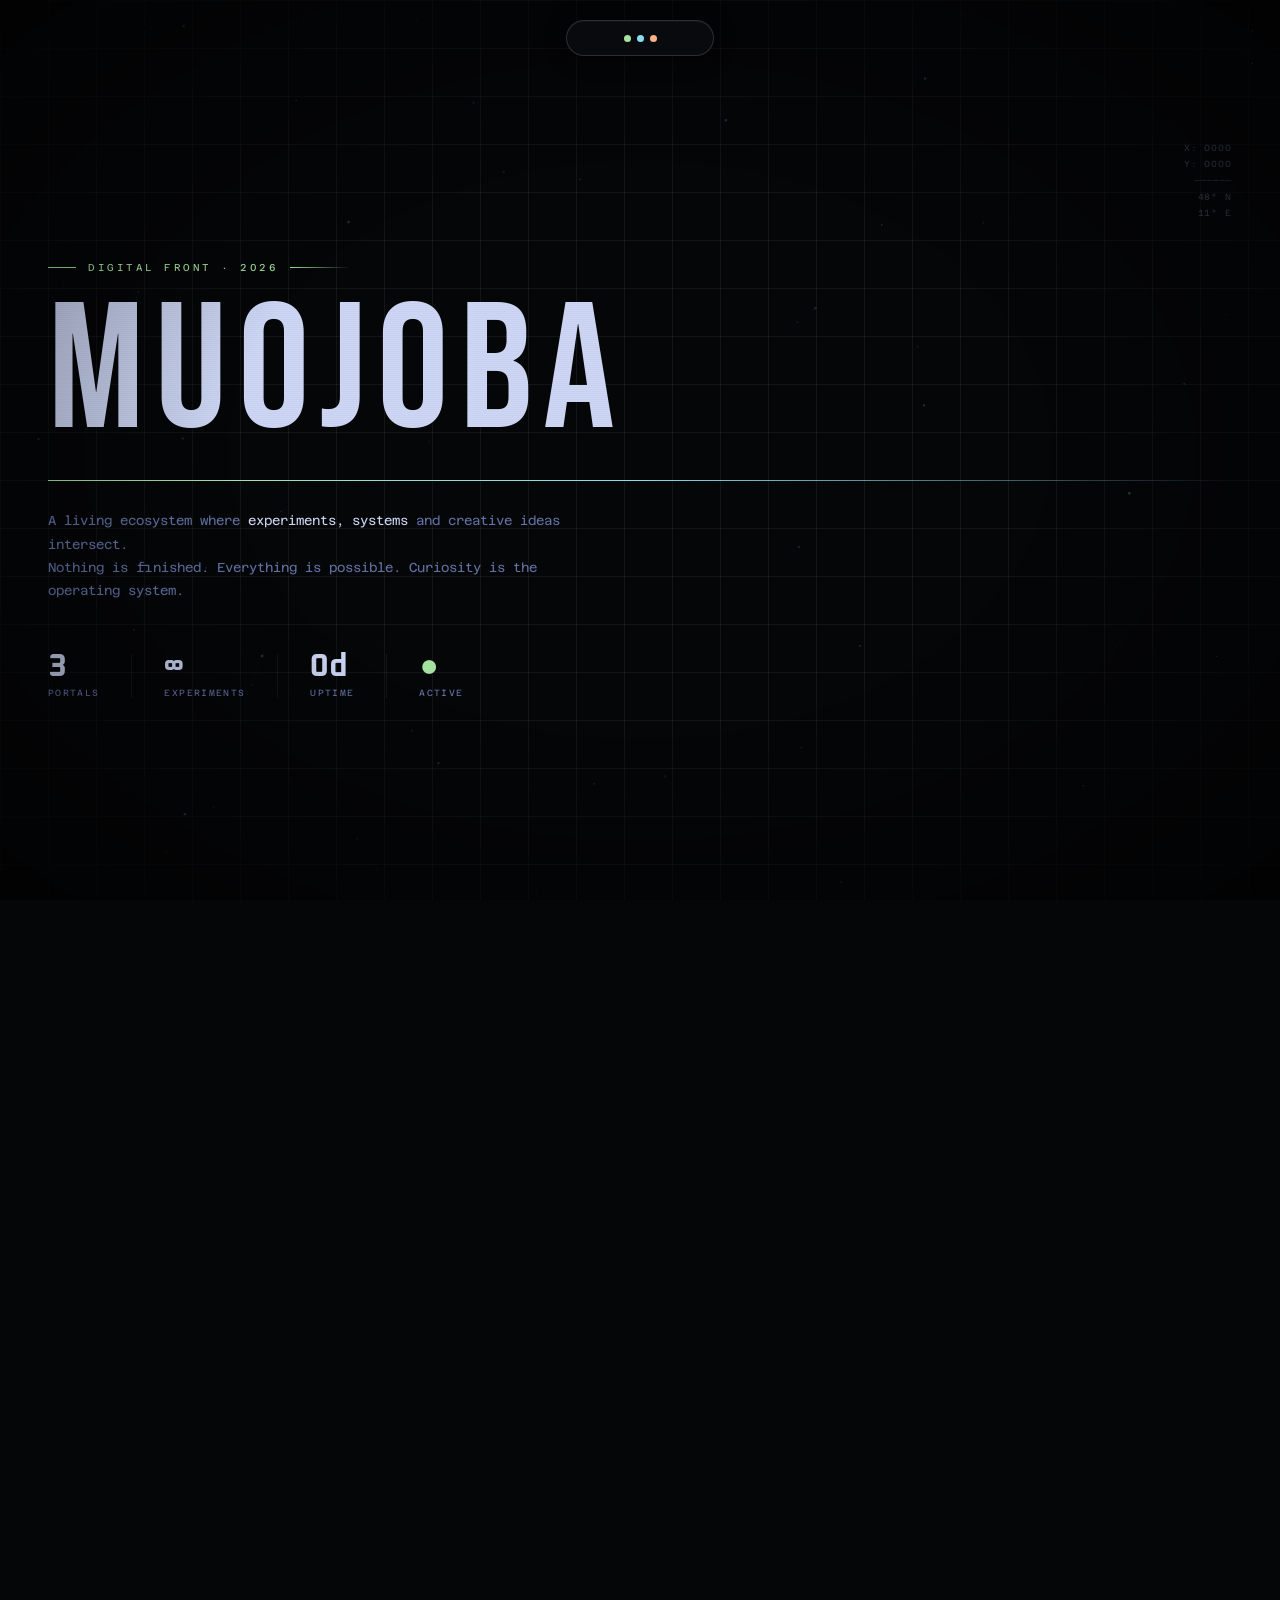
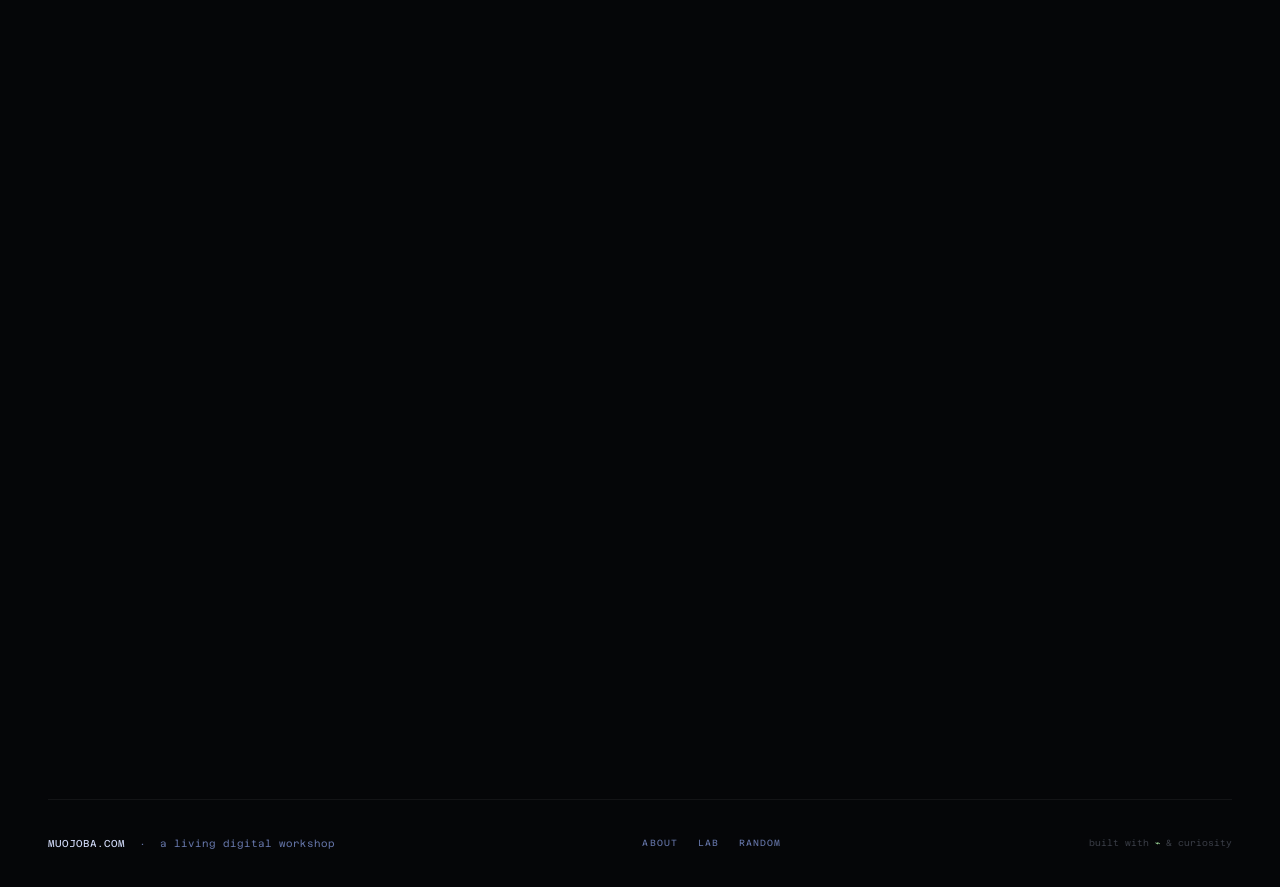
==== index.html @ ba57a245 "main" ====
<!DOCTYPE html>
<html lang="en">
<head>
<meta charset="UTF-8">
<meta name="viewport" content="width=device-width, initial-scale=1.0">
<title>MUOJOBA — Digital Workshop</title>
<link rel="stylesheet" href="main.css">
<link rel="favicon" href="favicon.ico" type="favicon">
<link rel="preconnect" href="https://fonts.googleapis.com">
<link href="https://fonts.googleapis.com/css2?family=Oxanium:wght@300;400;600;700;800&family=Azeret+Mono:ital,wght@0,300;0,400;0,500;1,300&family=Bebas+Neue&display=swap" rel="stylesheet">
</head>
<body>

<!-- ═══ CURSOR ═══ -->
<div id="cur-dot"></div>
<div id="cur-halo"></div>

<!-- ═══ OVERLAYS ═══ -->
<div id="overlay"></div>
<div id="vignette"></div>

<!-- ═══ BG FIELD ═══ -->
<canvas id="field"></canvas>
<div id="grid-layer"></div>

<!-- ═══ BOOT SCREEN ═══ -->
<div id="boot">
  <div id="boot-logo">MUOJOBA</div>
  <div id="boot-bar"><div id="boot-fill"></div></div>
  <div id="boot-msg">INITIALIZING SYSTEMS</div>
</div>

<!-- ═══ DYNAMIC ISLAND ═══ -->
<div id="island">
  <div id="isle-pill">
    <div class="isle-bead"></div>
    <div class="isle-bead"></div>
    <div class="isle-bead"></div>
  </div>
  <div id="isle-open">
    <div class="isle-cell">
      <span class="isle-k">time</span>
      <span class="isle-v" id="isle-t">—</span>
    </div>
    <div class="isle-sep"></div>
    <div class="isle-cell">
      <span class="isle-k">status</span>
      <span class="isle-v" style="color:var(--ion)">ONLINE</span>
    </div>
    <div class="isle-sep"></div>
    <div class="isle-cell">
      <span class="isle-k">build</span>
      <span class="isle-v" style="color:var(--ink-dim)">v2.0</span>
    </div>
    <div class="isle-sep"></div>
    <div class="isle-nav">
      <a href="https://me.muojoba.com" class="isle-btn">me</a>
      <a href="https://lab.muojoba.com" class="isle-btn">lab</a>
      <a href="https://random.muojoba.com" class="isle-btn">random</a>
    </div>
  </div>
</div>

<!-- ═══ PAGE ═══ -->
<div class="wrap">

  <!-- ── HERO ── -->
  <section class="hero">
    <div class="hero-coords" id="coord-readout">
      X: 0000<br>Y: 0000<br>──────<br>48° N<br>11° E
    </div>

    <div class="hero-tag">DIGITAL FRONT · 2026</div>

    <div class="hero-wordmark" id="wm">
      <span class="filled" data-char="M">M</span><span class="filled" data-char="U">U</span><span class="filled" data-char="O">O</span><span class="filled" data-char="J">J</span><span class="filled" data-char="O">O</span><span class="filled" data-char="B">B</span><span class="filled" data-char="A">A</span>
    </div>

    <div class="hero-bar"></div>

    <p class="hero-sub">
      A living ecosystem where <em>experiments, systems</em> and creative ideas intersect.<br>
      Nothing is finished. Everything is possible. Curiosity is the operating system.
    </p>

    <div class="hero-status">
      <div class="h-stat"><div class="h-stat-n">3</div><div class="h-stat-l">Portals</div></div>
      <div class="h-div"></div>
      <div class="h-stat"><div class="h-stat-n">∞</div><div class="h-stat-l">Experiments</div></div>
      <div class="h-div"></div>
      <div class="h-stat"><div class="h-stat-n" id="uptime">0d</div><div class="h-stat-l">Uptime</div></div>
      <div class="h-div"></div>
      <div class="h-stat"><div class="h-stat-n" style="color:var(--ion)">●</div><div class="h-stat-l">Active</div></div>
    </div>
  </section>

  <!-- ── PORTALS ── -->
  <div class="s-head reveal">
    <span class="s-num">01 ──</span>
    <h2 class="s-title">ENTER</h2>
    <div class="s-rule"></div>
  </div>

  <div class="portals">

    <a href="https://me.muojoba.com" class="portal p-me reveal">
      <div class="p-sweep"></div>
      <span class="p-corner tl"></span><span class="p-corner tr"></span>
      <span class="p-corner bl"></span><span class="p-corner br"></span>

      <span class="p-badge">Personal Hub</span>

      <svg class="p-icon" viewBox="0 0 72 72" fill="none" id="ico-me">
        <!-- Pixel person -->
        <rect x="27" y="4" width="18" height="18" fill="var(--ion)" opacity=".85"/>
        <rect x="23" y="22" width="26" height="26" fill="var(--ion)" opacity=".65"/>
        <rect x="17" y="26" width="10" height="18" fill="var(--ion)" opacity=".45"/>
        <rect x="45" y="26" width="10" height="18" fill="var(--ion)" opacity=".45"/>
        <rect x="23" y="48" width="11" height="18" fill="var(--ion)" opacity=".55"/>
        <rect x="38" y="48" width="11" height="18" fill="var(--ion)" opacity=".55"/>
        <!-- Eyes -->
        <rect x="29" y="8" width="5" height="5" fill="var(--void)"/>
        <rect x="38" y="8" width="5" height="5" fill="var(--void)"/>
        <!-- Smile -->
        <rect x="29" y="15" width="14" height="3" fill="var(--void)"/>
        <!-- Glow -->
        <circle cx="36" cy="36" r="28" fill="var(--ion)" opacity=".04"/>
      </svg>

      <div class="p-name">ME</div>
      <div class="p-url">me.muojoba.com</div>
      <p class="p-desc">The personal hub. Bio, work, thinking, and the human behind all the machines.</p>

      <div class="p-enter">
        <svg width="14" height="14" viewBox="0 0 14 14" fill="none"><path d="M2 12L12 2M12 2H4M12 2V10" stroke="currentColor" stroke-width="1.5" stroke-linecap="round"/></svg>
      </div>
    </a>

    <a href="https://lab.muojoba.com" class="portal p-lab reveal">
      <div class="p-sweep"></div>
      <span class="p-corner tl"></span><span class="p-corner tr"></span>
      <span class="p-corner bl"></span><span class="p-corner br"></span>

      <span class="p-badge">Laboratory</span>

      <svg class="p-icon" viewBox="0 0 72 72" fill="none" id="ico-lab">
        <!-- Pixel flask -->
        <rect x="29" y="4" width="14" height="4" fill="var(--plasma)" opacity=".8"/>
        <rect x="27" y="8" width="18" height="16" fill="var(--plasma)" opacity=".5"/>
        <rect x="18" y="26" width="36" height="5" fill="var(--plasma)" opacity=".9"/>
        <rect x="14" y="31" width="9" height="27" fill="var(--plasma)" opacity=".4"/>
        <rect x="49" y="31" width="9" height="27" fill="var(--plasma)" opacity=".4"/>
        <rect x="14" y="58" width="44" height="9" fill="var(--plasma)" opacity=".7"/>
        <!-- Bubbles in flask -->
        <rect x="22" y="38" width="5" height="5" fill="var(--plasma)"/>
        <rect x="34" y="44" width="5" height="5" fill="var(--plasma)" opacity=".8"/>
        <rect x="43" y="37" width="5" height="5" fill="var(--plasma)" opacity=".9"/>
        <!-- Liquid level -->
        <rect x="14" y="47" width="44" height="20" fill="var(--plasma)" opacity=".06"/>
        <circle cx="36" cy="36" r="28" fill="var(--plasma)" opacity=".03"/>
      </svg>

      <div class="p-name">LAB</div>
      <div class="p-url">lab.muojoba.com</div>
      <p class="p-desc">Projects, experiments and half-finished ideas. A living garden of code and craft.</p>

      <div class="p-enter">
        <svg width="14" height="14" viewBox="0 0 14 14" fill="none"><path d="M2 12L12 2M12 2H4M12 2V10" stroke="currentColor" stroke-width="1.5" stroke-linecap="round"/></svg>
      </div>
    </a>

    <a href="https://random.muojoba.com" class="portal p-rnd reveal">
      <div class="p-sweep"></div>
      <span class="p-corner tl"></span><span class="p-corner tr"></span>
      <span class="p-corner bl"></span><span class="p-corner br"></span>

      <span class="p-badge">Chaos Engine</span>

      <svg class="p-icon" viewBox="0 0 72 72" fill="none" id="ico-rnd">
        <!-- Pixel dice face -->
        <rect x="9" y="9" width="54" height="54" rx="2" fill="var(--pulse)" opacity=".08"/>
        <rect x="9" y="9" width="54" height="5" fill="var(--pulse)" opacity=".75"/>
        <rect x="9" y="58" width="54" height="5" fill="var(--pulse)" opacity=".75"/>
        <rect x="9" y="9" width="5" height="54" fill="var(--pulse)" opacity=".75"/>
        <rect x="58" y="9" width="5" height="54" fill="var(--pulse)" opacity=".75"/>
        <!-- Dots (initially 5) -->
        <rect id="dot1" x="20" y="20" width="9" height="9" fill="var(--pulse)"/>
        <rect id="dot2" x="43" y="20" width="9" height="9" fill="var(--pulse)"/>
        <rect id="dot3" x="31" y="31" width="9" height="9" fill="var(--pulse)"/>
        <rect id="dot4" x="20" y="43" width="9" height="9" fill="var(--pulse)"/>
        <rect id="dot5" x="43" y="43" width="9" height="9" fill="var(--pulse)"/>
      </svg>

      <div class="p-name">RANDOM</div>
      <div class="p-url">random.muojoba.com</div>
      <p class="p-desc">A useless web launcher. Weird corners of the internet, served at random. No agenda.</p>

      <div class="p-enter">
        <svg width="14" height="14" viewBox="0 0 14 14" fill="none"><path d="M2 12L12 2M12 2H4M12 2V10" stroke="currentColor" stroke-width="1.5" stroke-linecap="round"/></svg>
      </div>
    </a>

  </div>

  <!-- ── WIDGETS ── -->
  <div class="s-head reveal">
    <span class="s-num">02 ──</span>
    <h2 class="s-title">INTERFACE</h2>
    <div class="s-rule"></div>
  </div>

  <div class="widgets" style="padding-top:40px">

    <!-- Curiosity -->
    <div class="w-base w-curiosity reveal">
      <div class="w-ttl">Curiosity Engine</div>
      <p class="w-sub">Press ignite. Receive a random signal from the muojoba multiverse.</p>
      <div id="c-output"></div>
      <button class="c-btn" id="c-fire">⌁ &nbsp;IGNITE</button>
    </div>

    <!-- Monitor -->
    <div class="w-base w-monitor reveal">
      <div class="mon-head">
        <div class="mon-dots"><div class="mon-dot"></div><div class="mon-dot"></div><div class="mon-dot"></div></div>
        <div class="mon-ping">SYSTEM ONLINE</div>
      </div>
      <div class="mon-row">
        <span class="mon-lbl">CREATIVITY</span>
        <div class="mon-track"><div class="mon-fill" id="mf1" style="background:linear-gradient(90deg,var(--ion),rgba(166,227,161,.4))"></div></div>
        <span class="mon-pct" id="mp1">—</span>
      </div>
      <div class="mon-row">
        <span class="mon-lbl">CURIOSITY</span>
        <div class="mon-track"><div class="mon-fill" id="mf2" style="background:linear-gradient(90deg,var(--plasma),rgba(137,220,235,.4))"></div></div>
        <span class="mon-pct" id="mp2">—</span>
      </div>
      <div class="mon-row">
        <span class="mon-lbl">CHAOS LVL</span>
        <div class="mon-track"><div class="mon-fill" id="mf3" style="background:linear-gradient(90deg,var(--sol),rgba(250,179,135,.4))"></div></div>
        <span class="mon-pct" id="mp3">—</span>
      </div>
      <div class="mon-row">
        <span class="mon-lbl">CAFFEINE</span>
        <div class="mon-track"><div class="mon-fill" id="mf4" style="background:linear-gradient(90deg,var(--flux),rgba(203,166,247,.4))"></div></div>
        <span class="mon-pct" id="mp4">—</span>
      </div>
      <div class="mon-terminal">
        <span id="term-line"></span><span class="t-caret"></span>
      </div>
    </div>

    <!-- Clock -->
    <div class="w-base w-clock reveal">
      <div>
        <div class="w-ttl" style="margin-bottom:4px">Signal Clock</div>
        <div class="w-sub" style="font-size:10px">local time · real-time</div>
      </div>
      <div class="clk-canvas-wrap">
        <canvas id="clk-canvas" width="120" height="120"></canvas>
      </div>
      <div>
        <div class="clk-time" id="clk-time">00:00:00</div>
        <div class="clk-date" id="clk-date">—</div>
        <div class="clk-tz" id="clk-tz">—</div>
      </div>
    </div>

  </div>

  <!-- ── EXPERIMENT STRIP ── -->
  <div class="experiment reveal">
    <div>
      <div class="exp-label">EXPERIMENT 001</div>
      <div class="exp-title">RANDOM DIMENSION</div>
      <p class="exp-desc">Hit the button. Be transported to a random corner of the internet — useful, useless, or wonderfully strange. The muojoba chaos portal, in one click.</p>
    </div>
    <div class="exp-action">
      <div class="hex-btn" id="rnd-btn">
        <svg viewBox="0 0 100 100" fill="none">
          <polygon points="50,2 95,26 95,74 50,98 5,74 5,26" stroke="var(--nova)" stroke-width="1.5" fill="rgba(243,139,168,.04)"/>
          <polygon id="hex-inner-poly" points="50,12 85,31 85,69 50,88 15,69 15,31" stroke="rgba(243,139,168,.3)" stroke-width="1" fill="none"/>
        </svg>
        <div class="hex-inner">
          <span>⚄</span>
          <span>LAUNCH</span>
        </div>
      </div>
      <div class="hex-label">random.muojoba.com</div>
    </div>
  </div>

  <!-- ── FOOTER ── -->
  <footer class="foot">
    <div class="foot-id"><strong>MUOJOBA.COM</strong> &nbsp;·&nbsp; a living digital workshop</div>
    <div class="foot-links">
      <a href="https://me.muojoba.com" class="foot-l">About</a>
      <a href="https://lab.muojoba.com" class="foot-l">Lab</a>
      <a href="https://random.muojoba.com" class="foot-l">Random</a>
    </div>
    <div class="foot-sig">built with <em>⌁</em> &amp; curiosity</div>
  </footer>

</div><!-- /.wrap -->

<!-- ═══════════════════════════════════════════════
     JAVASCRIPT ENGINE
═══════════════════════════════════════════════ -->
<script>
"use strict";

/* ─────────────────────────────────────────────
   BOOT SEQUENCE
───────────────────────────────────────────── */
(function boot() {
  const fill = document.getElementById('boot-fill');
  const msg  = document.getElementById('boot-msg');
  const scr  = document.getElementById('boot');
  const msgs = [
    'INITIALIZING SYSTEMS',
    'LOADING PARTICLE FIELD',
    'CALIBRATING PORTALS',
    'SYNCING CURIOSITY ENGINE',
    'STARTING MUOJOBA.COM',
  ];
  let prog = 0, mi = 0;
  const iv = setInterval(() => {
    prog += Math.random() * 22 + 6;
    if (prog > 100) prog = 100;
    fill.style.width = prog + '%';
    msg.textContent = msgs[Math.min(mi++, msgs.length - 1)];
    if (prog >= 100) {
      clearInterval(iv);
      msg.textContent = 'READY';
      setTimeout(() => {
        scr.classList.add('fade');
        setTimeout(() => scr.remove(), 900);
      }, 400);
    }
  }, 120);
})();

/* ─────────────────────────────────────────────
   CURSOR
───────────────────────────────────────────── */
const dot  = document.getElementById('cur-dot');
const halo = document.getElementById('cur-halo');
let cx = -200, cy = -200, hx = -200, hy = -200;

document.addEventListener('mousemove', e => { cx = e.clientX; cy = e.clientY; });
document.addEventListener('mousedown', () => document.body.classList.add('cursor-click'));
document.addEventListener('mouseup',   () => document.body.classList.remove('cursor-click'));

(function curTick() {
  dot.style.left  = cx + 'px';
  dot.style.top   = cy + 'px';
  hx += (cx - hx) * .1;
  hy += (cy - hy) * .1;
  halo.style.left = hx + 'px';
  halo.style.top  = hy + 'px';
  requestAnimationFrame(curTick);
})();

document.querySelectorAll('a,button,.portal,.w-base,.hex-btn').forEach(el => {
  el.addEventListener('mouseenter', () => document.body.classList.add('cursor-hover'));
  el.addEventListener('mouseleave', () => document.body.classList.remove('cursor-hover'));
});

/* ─────────────────────────────────────────────
   PARTICLE FIELD
───────────────────────────────────────────── */
(function field() {
  const cv  = document.getElementById('field');
  const ctx = cv.getContext('2d');
  let W, H, pts = [], mx = 0, my = 0;

  function resize() {
    W = cv.width  = window.innerWidth;
    H = cv.height = window.innerHeight;
  }
  resize();
  window.addEventListener('resize', () => { resize(); spawn(); });
  document.addEventListener('mousemove', e => { mx = e.clientX; my = e.clientY; });

  function spawn() {
    pts = [];
    const N = Math.min(90, Math.floor(W * H / 18000));
    for (let i = 0; i < N; i++) pts.push({
      x:  Math.random() * W,
      y:  Math.random() * H,
      vx: (Math.random() - .5) * .25,
      vy: (Math.random() - .5) * .25,
      r:  Math.random() * 1.2 + .3,
      a:  Math.random() * .3 + .06,
      hue: [160, 196, 43, 350][Math.floor(Math.random() * 4)],
    });
  }
  spawn();

  let t = 0;
  function draw() {
    t += .002;
    ctx.clearRect(0, 0, W, H);

    // Drift grid
    const G = 72, xd = (t * 6) % G, yd = (t * 4) % G;
    ctx.strokeStyle = 'rgba(255,255,255,.012)';
    ctx.lineWidth = 1;
    for (let x = xd - G; x < W + G; x += G) { ctx.beginPath(); ctx.moveTo(x, 0); ctx.lineTo(x, H); ctx.stroke(); }
    for (let y = yd - G; y < H + G; y += G) { ctx.beginPath(); ctx.moveTo(0, y); ctx.lineTo(W, y); ctx.stroke(); }

    pts.forEach((p, i) => {
      // Mouse pull
      const dx = mx - p.x, dy = my - p.y, dd = Math.sqrt(dx*dx + dy*dy);
      if (dd < 160) { p.vx += dx / dd * .003; p.vy += dy / dd * .003; }
      p.vx *= .991; p.vy *= .991;
      p.x += p.vx; p.y += p.vy;
      if (p.x < 0) p.x = W; if (p.x > W) p.x = 0;
      if (p.y < 0) p.y = H; if (p.y > H) p.y = 0;

      ctx.beginPath();
      ctx.arc(p.x, p.y, p.r, 0, Math.PI * 2);
      ctx.fillStyle = `hsla(${p.hue},70%,70%,${p.a})`;
      ctx.fill();

      // Connections
      for (let j = i + 1; j < pts.length; j++) {
        const q = pts[j], d2 = Math.hypot(p.x - q.x, p.y - q.y);
        if (d2 < 100) {
          ctx.beginPath(); ctx.moveTo(p.x, p.y); ctx.lineTo(q.x, q.y);
          ctx.strokeStyle = `rgba(166,227,161,${(1 - d2/100) * .055})`;
          ctx.lineWidth = .5; ctx.stroke();
        }
      }
    });

    requestAnimationFrame(draw);
  }
  draw();
})();

/* ─────────────────────────────────────────────
   ORBIT ANIMATION
───────────────────────────────────────────── */
(function orbit() {
  const o1 = document.getElementById('orb1');
  const o2 = document.getElementById('orb2');
  const o3 = document.getElementById('orb3');
  let a1 = 0, a2 = 60, a3 = 120;

  function tick() {
    a1 += .003; a2 -= .005; a3 += .012;
    o1.style.transform = `rotate(${a1}rad)`;
    o2.style.transform = `rotate(${a2}rad)`;
    o3.style.transform = `rotate(${a3}rad)`;
    requestAnimationFrame(tick);
  }
  tick();
})();

/* ─────────────────────────────────────────────
   HERO WORDMARK — per-character parallax
───────────────────────────────────────────── */
(function heroParallax() {
  const chars = document.querySelectorAll('.hero-wordmark .filled');
  document.addEventListener('mousemove', e => {
    const cx = window.innerWidth / 2, cy = window.innerHeight / 2;
    const dx = (e.clientX - cx) / cx, dy = (e.clientY - cy) / cy;
    chars.forEach((c, i) => {
      const depth = (i % 3 + 1) * .4;
      c.style.transform = `translate(${dx * depth * 3}px, ${dy * depth * 1.5}px)`;
      c.style.display = 'inline-block';
    });
  });
})();

/* Glitch cycle */
(function glitch() {
  const wm = document.getElementById('wm');
  function trigger() {
    wm.style.animation = 'title-glitch 1s ease forwards';
    setTimeout(() => { wm.style.animation = ''; }, 1000);
    setTimeout(trigger, 6000 + Math.random() * 10000);
  }
  setTimeout(trigger, 5000);
})();

/* ─────────────────────────────────────────────
   COORD READOUT
───────────────────────────────────────────── */
(function coords() {
  const el = document.getElementById('coord-readout');
  document.addEventListener('mousemove', e => {
    const xn = String(Math.round(e.clientX)).padStart(4,'0');
    const yn = String(Math.round(e.clientY)).padStart(4,'0');
    el.innerHTML = `X: ${xn}<br>Y: ${yn}<br>──────<br>48° N<br>11° E`;
  });
})();

/* ─────────────────────────────────────────────
   DYNAMIC ISLAND
───────────────────────────────────────────── */
const island = document.getElementById('island');
island.addEventListener('click', () => island.classList.toggle('open'));
document.addEventListener('click', e => { if (!island.contains(e.target)) island.classList.remove('open'); });

function tickIsle() {
  const n = new Date();
  document.getElementById('isle-t').textContent =
    [n.getHours(), n.getMinutes(), n.getSeconds()].map(v => String(v).padStart(2,'0')).join(':');
}
setInterval(tickIsle, 1000); tickIsle();

/* ─────────────────────────────────────────────
   PORTAL 3-D TILT
───────────────────────────────────────────── */
document.querySelectorAll('.portal').forEach(p => {
  p.addEventListener('mousemove', e => {
    const r  = p.getBoundingClientRect();
    const dx = (e.clientX - r.left  - r.width  / 2) / (r.width  / 2);
    const dy = (e.clientY - r.top   - r.height / 2) / (r.height / 2);
    p.style.transform = `translateY(-6px) perspective(900px) rotateX(${-dy * 4}deg) rotateY(${dx * 5}deg)`;
  });
  p.addEventListener('mouseleave', () => { p.style.transform = ''; });
});

/* Random icon — shuffle dots on hover */
(function diceShuffle() {
  const portal = document.querySelector('.p-rnd');
  if (!portal) return;
  const dots = ['dot1','dot2','dot3','dot4','dot5'];
  const cols = [20, 31, 43], rows = [20, 31, 43];
  portal.addEventListener('mouseenter', () => {
    // pick a random die face config (1-6)
    const faces = {
      1: [[31,31]],
      2: [[20,20],[43,43]],
      3: [[20,20],[31,31],[43,43]],
      4: [[20,20],[43,20],[20,43],[43,43]],
      5: [[20,20],[43,20],[31,31],[20,43],[43,43]],
      6: [[20,20],[43,20],[20,31],[43,31],[20,43],[43,43]],
    };
    const face = faces[Math.ceil(Math.random() * 6)];
    dots.forEach((id, i) => {
      const el = document.getElementById(id);
      if (!el) return;
      if (i < face.length) {
        el.setAttribute('x', face[i][0]);
        el.setAttribute('y', face[i][1]);
        el.setAttribute('opacity', '1');
      } else {
        el.setAttribute('opacity', '0');
      }
    });
  });
  portal.addEventListener('mouseleave', () => {
    [['dot1',20,20],['dot2',43,20],['dot3',31,31],['dot4',20,43],['dot5',43,43]].forEach(([id,x,y]) => {
      const el = document.getElementById(id);
      if (el) { el.setAttribute('x',x); el.setAttribute('y',y); el.setAttribute('opacity','1'); }
    });
  });
})();

/* ─────────────────────────────────────────────
   SYSTEM MONITOR BARS
───────────────────────────────────────────── */
function setBar(fi, pi, lo, hi) {
  const v = Math.floor(Math.random() * (hi - lo) + lo);
  document.getElementById(fi).style.width = v + '%';
  document.getElementById(pi).textContent = v + '%';
}
function refreshBars() {
  setBar('mf1','mp1',75,99); setBar('mf2','mp2',80,99);
  setBar('mf3','mp3',35,88); setBar('mf4','mp4',15,78);
}
setTimeout(refreshBars, 800);
setInterval(refreshBars, 3400);

/* Terminal typewriter */
const termLines = [
  '> boot muojoba.com — ok',
  '> portals [me, lab, random] — online',
  '> curiosity engine — armed',
  '> chaos threshold: nominal',
  '> git commit -m "perpetual wip"',
  '> experiment_001 — running',
  '> coffee.brew() — executing',
  '> next build — queued',
  '> all systems functional',
  '> dream.build.ship.repeat()',
];
let tl = 0;
function typeTerminal() {
  const el   = document.getElementById('term-line');
  const line = termLines[tl++ % termLines.length];
  let i = 0; el.textContent = '';
  function type() {
    if (i < line.length) {
      el.textContent += line[i++];
      setTimeout(type, 24 + Math.random() * 16);
    } else {
      setTimeout(typeTerminal, 2800);
    }
  }
  type();
}
setTimeout(typeTerminal, 1600);

/* ─────────────────────────────────────────────
   SIGNAL CLOCK
───────────────────────────────────────────── */
(function clock() {
  const ctx  = document.getElementById('clk-canvas').getContext('2d');
  const SIZE = 120, CX = 60, CY = 60, R = 50;

  function draw() {
    const now = new Date();
    const h   = now.getHours(), m = now.getMinutes(), s = now.getSeconds();
    const ms  = now.getMilliseconds();

    ctx.clearRect(0, 0, SIZE, SIZE);

    // Outer ring
    ctx.beginPath(); ctx.arc(CX, CY, R, 0, Math.PI * 2);
    ctx.strokeStyle = 'rgba(205,214,244,.08)'; ctx.lineWidth = 1; ctx.stroke();

    // Hour ticks
    for (let i = 0; i < 12; i++) {
      const a = (i / 12) * Math.PI * 2 - Math.PI / 2;
      const r1 = R - 3, r2 = R;
      ctx.beginPath();
      ctx.moveTo(CX + Math.cos(a) * r1, CY + Math.sin(a) * r1);
      ctx.lineTo(CX + Math.cos(a) * r2, CY + Math.sin(a) * r2);
      ctx.strokeStyle = 'rgba(205,214,244,.2)'; ctx.lineWidth = 1.5; ctx.stroke();
    }

    // Second arc (smooth)
    const sa = ((s + ms/1000) / 60) * Math.PI * 2 - Math.PI / 2;
    ctx.beginPath(); ctx.arc(CX, CY, R - 6, -Math.PI/2, sa);
    ctx.strokeStyle = 'var(--ion)'; ctx.lineWidth = 2; ctx.stroke();

    // Minute arc
    const ma = ((m + s/60) / 60) * Math.PI * 2 - Math.PI / 2;
    ctx.beginPath(); ctx.arc(CX, CY, R - 14, -Math.PI/2, ma);
    ctx.strokeStyle = 'var(--plasma)'; ctx.lineWidth = 1.5; ctx.stroke();

    // Hour arc
    const ha = ((h % 12 + m/60) / 12) * Math.PI * 2 - Math.PI / 2;
    ctx.beginPath(); ctx.arc(CX, CY, R - 22, -Math.PI/2, ha);
    ctx.strokeStyle = 'var(--sol)'; ctx.lineWidth = 1; ctx.stroke();

    // Center dot
    ctx.beginPath(); ctx.arc(CX, CY, 3, 0, Math.PI * 2);
    ctx.fillStyle = 'var(--ion)'; ctx.fill();

    // Time display
    document.getElementById('clk-time').textContent =
      [h, m, s].map(v => String(v).padStart(2,'0')).join(':');
    document.getElementById('clk-date').textContent =
      now.toLocaleDateString('en-GB', {weekday:'short', day:'numeric', month:'short', year:'numeric'}).toUpperCase();
    document.getElementById('clk-tz').textContent =
      'TZ · ' + Intl.DateTimeFormat().resolvedOptions().timeZone;

    requestAnimationFrame(draw);
  }
  draw();
})();

/* ─────────────────────────────────────────────
   UPTIME COUNTER
───────────────────────────────────────────── */
(function uptime() {
  const launch = new Date('2024-01-01');
  const el = document.getElementById('uptime');
  function update() {
    const d = Math.floor((Date.now() - launch) / 86400000);
    el.textContent = d + 'd';
  }
  update(); setInterval(update, 60000);
})();

/* ─────────────────────────────────────────────
   CURIOSITY ENGINE
───────────────────────────────────────────── */
const signals = [
  '⚡ build something nobody asked for',
  '∞ explore: cellular automata',
  '⌁ read: "A Pattern Language" — C. Alexander',
  '⟁ concept: ambient computing',
  '◈ try: EXAPUNKS — Zachtronics',
  '✦ watch: Bret Victor — Inventing on Principle',
  '⬡ rabbit hole: Conway\'s Game of Life',
  '⊕ listen: Arca — Xen',
  '◎ experiment: generative typography',
  '⌘ concept: calm technology',
  '⟐ read: Hackers & Painters — P. Graham',
  '✧ explore: demoscene archives',
  '⊗ build: something that breaks on purpose',
  '⟦ idea: analog inputs for digital tools',
  '◉ watch: Powers of Ten — Eames',
  '⊛ concept: the adjacent possible',
  '⋈ tool: Excalidraw for messy thinking',
  '⌬ read: The Art of Unix Programming',
  '▲ explore: parametric design systems',
  '⊞ concept: hypertext as a medium',
];
let lastSig = '';

document.getElementById('c-fire').addEventListener('click', () => {
  const out = document.getElementById('c-output');
  let pick;
  do { pick = signals[Math.floor(Math.random() * signals.length)]; }
  while (pick === lastSig && signals.length > 1);
  lastSig = pick;

  out.style.opacity = '0'; out.style.transform = 'translateY(10px)';
  setTimeout(() => {
    out.textContent = pick;
    out.style.transition = 'opacity .4s, transform .5s cubic-bezier(.16,1,.3,1)';
    out.style.opacity = '1'; out.style.transform = 'translateY(0)';
  }, 220);
});

/* ─────────────────────────────────────────────
   HEX RANDOM BUTTON
───────────────────────────────────────────── */
document.getElementById('rnd-btn').addEventListener('click', () => {
  window.open('https://random.muojoba.com', '_blank');
});

// Hex pulse animation
(function hexPulse() {
  const poly = document.getElementById('hex-inner-poly');
  if (!poly) return;
  let t = 0;
  function pulse() {
    t += .04;
    const a = (Math.sin(t) * .5 + .5) * .6 + .1;
    poly.setAttribute('stroke', `rgba(243,139,168,${a})`);
    requestAnimationFrame(pulse);
  }
  pulse();
})();

/* ─────────────────────────────────────────────
   SCROLL REVEAL
───────────────────────────────────────────── */
const io = new IntersectionObserver(entries => {
  entries.forEach((e, i) => {
    if (e.isIntersecting) {
      setTimeout(() => e.target.classList.add('in'), i * 80);
    }
  });
}, { threshold: .08 });
document.querySelectorAll('.reveal').forEach(el => io.observe(el));

/* ─────────────────────────────────────────────
   PORTAL ENTRY FLASH
───────────────────────────────────────────── */
document.querySelectorAll('.portal').forEach(p => {
  p.addEventListener('click', e => {
    // Brief flash before nav
    const flash = document.createElement('div');
    flash.style.cssText = `position:fixed;inset:0;background:var(--ion);z-index:9000;opacity:.12;pointer-events:none;transition:opacity .4s`;
    document.body.appendChild(flash);
    requestAnimationFrame(() => { flash.style.opacity = '0'; setTimeout(() => flash.remove(), 450); });
  });
});

</script>
</body>
</html>
---- main.css ----
/* =====================================================
   TOKENS
===================================================== */
:root {
  --void: #050608;
  --deep: #090b0e;
  --panel: #0d1117;
  --surface: #131820;
  --lift: #1a2230;
  --wire: rgba(255,255,255,0.06);
  --wire-hi: rgba(255,255,255,0.14);

  --ink: #cdd6f4;
  --ink-dim: #6272a4;
  --ink-ghost: rgba(205,214,244,0.25);

  --ion: #a6e3a1;
  --plasma: #89dceb;
  --nova: #f38ba8;
  --sol: #fab387;
  --flux: #cba6f7;
  --pulse: #f9e2af;

  --ion-glow: rgba(166,227,161,0.18);
  --plasma-glow: rgba(137,220,235,0.15);
  --flux-glow: rgba(203,166,247,0.15);

  --f-display: 'Bebas Neue', sans-serif;
  --f-ui: 'Oxanium', sans-serif;
  --f-mono: 'Azeret Mono', monospace;

  --ease-spring: cubic-bezier(0.34,1.56,0.64,1);
  --ease-expo: cubic-bezier(0.16,1,0.3,1);
  --ease-sharp: cubic-bezier(0.4,0,0,1);
}

/* =====================================================
   RESET
===================================================== */
*,*::before,*::after{box-sizing:border-box;margin:0;padding:0}
html{overflow-x:hidden;scroll-behavior:smooth}
body{
  background:var(--void);
  color:var(--ink);
  font-family:var(--f-mono);
  font-size:13px;
  line-height:1.5;
  min-height:100vh;
  overflow-x:hidden;
  cursor:none;
  -webkit-font-smoothing:antialiased;
}
::selection{background:var(--ion);color:#000}
a{color:inherit;text-decoration:none}
button{background:none;border:none;cursor:none;font:inherit;color:inherit}
svg{display:block}

/* =====================================================
   CURSOR SYSTEM
===================================================== */
#cur-dot, #cur-halo {
  position:fixed;pointer-events:none;z-index:9999;border-radius:50%;
  transform:translate(-50%,-50%);
}
#cur-dot{
  width:5px;height:5px;
  background:var(--ion);
  transition:width .15s var(--ease-spring),height .15s var(--ease-spring),background .2s;
  box-shadow:0 0 6px var(--ion);
}
#cur-halo{
  width:32px;height:32px;
  border:1px solid rgba(166,227,161,.4);
  transition:width .3s var(--ease-expo),height .3s var(--ease-expo),border-color .2s,opacity .2s;
}
body.cursor-hover #cur-dot{width:12px;height:12px;background:var(--plasma);box-shadow:0 0 12px var(--plasma)}
body.cursor-hover #cur-halo{width:48px;height:48px;border-color:rgba(137,220,235,.5)}
body.cursor-click #cur-dot{width:20px;height:20px;opacity:.6}

/* =====================================================
   SCANLINE + NOISE OVERLAY
===================================================== */
#overlay{
  position:fixed;inset:0;z-index:998;pointer-events:none;
  background:
    repeating-linear-gradient(0deg,rgba(0,0,0,.03) 0px,rgba(0,0,0,.03) 1px,transparent 1px,transparent 2px);
  mix-blend-mode:multiply;
  opacity:.6;
}
#vignette{
  position:fixed;inset:0;z-index:997;pointer-events:none;
  background:radial-gradient(ellipse 80% 80% at 50% 50%,transparent 40%,rgba(0,0,0,.7) 100%);
}

/* =====================================================
   CANVAS
===================================================== */
#field{position:fixed;inset:0;z-index:0;opacity:.7}

/* =====================================================
   GRID LAYER
===================================================== */
#grid-layer{
  position:fixed;inset:0;z-index:1;pointer-events:none;
  background-image:
    linear-gradient(var(--wire) 1px, transparent 1px),
    linear-gradient(90deg, var(--wire) 1px, transparent 1px);
  background-size:48px 48px;
  mask-image:radial-gradient(ellipse 100% 100% at 50% 50%,black 30%,transparent 80%);
}

/* =====================================================
   PAGE WRAPPER
===================================================== */
.wrap{
  position:relative;z-index:2;
  max-width:1280px;margin:0 auto;
  padding:0 48px;
}

/* =====================================================
   DYNAMIC ISLAND
===================================================== */
#island{
  position:fixed;top:20px;left:50%;transform:translateX(-50%);
  z-index:1000;
  background:rgba(9,11,14,.95);
  border:1px solid var(--wire-hi);
  border-radius:50px;
  backdrop-filter:blur(24px);
  -webkit-backdrop-filter:blur(24px);
  transition:width .5s var(--ease-spring),height .5s var(--ease-spring),border-radius .5s var(--ease-spring),box-shadow .4s;
  width:148px;height:36px;
  overflow:hidden;
  box-shadow:0 2px 20px rgba(0,0,0,.6),inset 0 1px 0 rgba(255,255,255,.04);
}
#island.open{
  width:560px;height:80px;border-radius:20px;
  box-shadow:0 0 0 1px rgba(166,227,161,.12),0 20px 60px rgba(0,0,0,.8),0 0 80px rgba(166,227,161,.04);
}
#isle-pill{
  position:absolute;inset:0;display:flex;align-items:center;justify-content:center;gap:6px;
  transition:opacity .2s;
}
#island.open #isle-pill{opacity:0;pointer-events:none}
.isle-bead{
  width:7px;height:7px;border-radius:50%;
  animation:bead-breathe 2s ease-in-out infinite;
}
.isle-bead:nth-child(1){background:var(--ion);animation-delay:0s}
.isle-bead:nth-child(2){background:var(--plasma);animation-delay:.25s}
.isle-bead:nth-child(3){background:var(--sol);animation-delay:.5s}
@keyframes bead-breathe{0%,100%{opacity:.35;transform:scale(1)}50%{opacity:1;transform:scale(1.4)}}

#isle-open{
  position:absolute;inset:0;
  display:grid;grid-template-columns:1fr auto 1fr auto 1fr auto auto;
  align-items:center;gap:0;padding:0 20px;
  opacity:0;pointer-events:none;
  transition:opacity .25s .15s;
  white-space:nowrap;
}
#island.open #isle-open{opacity:1;pointer-events:auto}
.isle-cell{display:flex;flex-direction:column;gap:3px;padding:0 16px}
.isle-cell:first-child{padding-left:0}
.isle-k{font-family:var(--f-mono);font-size:8px;color:var(--ink-dim);letter-spacing:.18em;text-transform:uppercase}
.isle-v{font-family:var(--f-ui);font-size:13px;font-weight:600;letter-spacing:.04em}
.isle-sep{width:1px;height:36px;background:var(--wire)}
.isle-nav{display:flex;gap:6px;padding-left:16px}
.isle-btn{
  font-family:var(--f-mono);font-size:9px;letter-spacing:.12em;
  padding:5px 10px;border-radius:4px;border:1px solid var(--wire);color:var(--ink-dim);
  transition:all .2s;
}
.isle-btn:hover{color:var(--ion);border-color:rgba(166,227,161,.4);background:rgba(166,227,161,.05)}

/* =====================================================
   BOOT SEQUENCE
===================================================== */
#boot{
  position:fixed;inset:0;z-index:2000;
  background:var(--void);
  display:flex;flex-direction:column;align-items:center;justify-content:center;gap:24px;
  transition:opacity .8s var(--ease-expo);
}
#boot.fade{opacity:0;pointer-events:none}
#boot-logo{
  font-family:var(--f-display);font-size:64px;letter-spacing:.12em;
  color:var(--ion);opacity:0;
  animation:boot-in .6s var(--ease-expo) .3s forwards;
}
@keyframes boot-in{from{opacity:0;transform:scale(.94)}to{opacity:1;transform:scale(1)}}
#boot-bar{width:200px;height:2px;background:var(--wire);border-radius:1px;overflow:hidden}
#boot-fill{height:100%;width:0%;background:linear-gradient(90deg,var(--ion),var(--plasma));border-radius:1px;transition:width .05s linear}
#boot-msg{font-family:var(--f-mono);font-size:10px;color:var(--ink-dim);letter-spacing:.15em;text-transform:uppercase;min-height:16px}

/* =====================================================
   HERO
===================================================== */
.hero{
  min-height:100vh;display:flex;flex-direction:column;justify-content:center;
  padding-top:140px;padding-bottom:80px;position:relative;
}

/* Coordinate readout top-right */
.hero-coords{
  position:absolute;top:0;right:0;
  font-family:var(--f-mono);font-size:9px;color:var(--ink-ghost);
  letter-spacing:.1em;line-height:1.8;text-align:right;
  padding-top:140px;
  opacity:0;animation:fade-up .8s var(--ease-expo) 1.4s forwards;
}

.hero-tag{
  font-family:var(--f-mono);font-size:10px;color:var(--ion);
  letter-spacing:.25em;text-transform:uppercase;
  display:flex;align-items:center;gap:12px;
  margin-bottom:20px;
  opacity:0;animation:fade-up .8s var(--ease-expo) .9s forwards;
}
.hero-tag::before{content:'';width:28px;height:1px;background:var(--ion)}
.hero-tag::after{content:'';flex:1;max-width:60px;height:1px;background:linear-gradient(90deg,var(--ion),transparent)}

/* Giant display title */
.hero-wordmark{
  font-family:var(--f-display);
  font-size:clamp(80px,14vw,200px);
  line-height:.88;
  letter-spacing:.06em;
  color:transparent;
  -webkit-text-stroke:1px rgba(205,214,244,.15);
  position:relative;
  margin-bottom:8px;
  opacity:0;animation:fade-up 1s var(--ease-expo) 1s forwards;
  user-select:none;
}
.hero-wordmark .filled{
  -webkit-text-stroke:0;
  color:var(--ink);
  transition:color .4s, text-shadow .4s;
}
.hero-wordmark .filled:hover{
  color:var(--ion);
  text-shadow:0 0 60px rgba(166,227,161,.35);
}

/* Thin subtitle bar */
.hero-bar{
  width:100%;height:1px;
  background:linear-gradient(90deg,var(--ion),var(--plasma),transparent);
  margin:20px 0 28px;
  opacity:0;animation:fade-right 1s var(--ease-expo) 1.1s forwards;
}
@keyframes fade-right{from{opacity:0;clip-path:inset(0 100% 0 0)}to{opacity:1;clip-path:inset(0 0% 0 0)}}

.hero-sub{
  font-family:var(--f-mono);font-size:13px;color:var(--ink-dim);
  max-width:540px;line-height:1.8;
  opacity:0;animation:fade-up .8s var(--ease-expo) 1.2s forwards;
}
.hero-sub em{color:var(--ink);font-style:normal}

/* Status row */
.hero-status{
  display:flex;align-items:center;gap:0;
  margin-top:48px;
  opacity:0;animation:fade-up .8s var(--ease-expo) 1.35s forwards;
}
.h-stat{display:flex;flex-direction:column;gap:4px;padding:0 32px}
.h-stat:first-child{padding-left:0}
.h-stat-n{font-family:var(--f-ui);font-size:32px;font-weight:700;color:var(--ink);line-height:1;letter-spacing:-.02em}
.h-stat-l{font-family:var(--f-mono);font-size:9px;color:var(--ink-dim);letter-spacing:.15em;text-transform:uppercase}
.h-div{width:1px;height:44px;background:var(--wire)}

/* Orbit sprite area */
.hero-orbit{
  position:absolute;right:-40px;top:50%;transform:translateY(-50%);
  width:420px;height:420px;
  opacity:0;animation:fade-in .8s var(--ease-expo) 1.5s forwards;
  pointer-events:none;
}

/* =====================================================
   SECTION HEADER
===================================================== */
.s-head{
  display:flex;align-items:flex-end;gap:20px;
  margin-bottom:40px;
}
.s-num{
  font-family:var(--f-mono);font-size:10px;color:var(--ion);
  letter-spacing:.2em;padding-bottom:2px;
}
.s-title{
  font-family:var(--f-display);font-size:clamp(32px,5vw,56px);
  letter-spacing:.06em;line-height:1;
  color:var(--ink);
}
.s-rule{flex:1;height:1px;background:linear-gradient(90deg,var(--wire-hi),transparent);margin-bottom:8px}

/* =====================================================
   PORTAL GRID
===================================================== */
.portals{
  display:grid;
  grid-template-columns:repeat(3,1fr);
  gap:12px;
  padding:80px 0;
}

.portal{
  position:relative;
  background:var(--panel);
  border:1px solid var(--wire);
  border-radius:12px;
  padding:32px 28px 28px;
  overflow:hidden;
  transition:transform .4s var(--ease-expo),border-color .4s,box-shadow .4s;
  cursor:none;
  min-height:360px;
  display:flex;flex-direction:column;
  isolation:isolate;
}

/* Noise texture via pseudo */
.portal::before{
  content:'';position:absolute;inset:0;border-radius:12px;
  opacity:0;pointer-events:none;
  transition:opacity .4s;
}
/* Ambient glow blob */
.portal::after{
  content:'';position:absolute;
  width:220px;height:220px;border-radius:50%;
  filter:blur(70px);
  opacity:0;
  transition:opacity .5s var(--ease-expo),transform .6s var(--ease-expo);
  transform:scale(.4) translate(60px,60px);
  pointer-events:none;
}
.portal:hover{transform:translateY(-6px);border-color:var(--wire-hi)}
.portal:hover::before{opacity:1}
.portal:hover::after{opacity:1;transform:scale(1) translate(0,0)}

.p-me::before{background:linear-gradient(135deg,rgba(166,227,161,.04),transparent)}
.p-me::after{background:var(--ion);right:-40px;bottom:-60px}
.p-me:hover{box-shadow:0 32px 80px rgba(0,0,0,.7),0 0 0 1px rgba(166,227,161,.18),inset 0 1px 0 rgba(166,227,161,.08)}

.p-lab::before{background:linear-gradient(135deg,rgba(137,220,235,.04),transparent)}
.p-lab::after{background:var(--plasma);right:-40px;bottom:-60px}
.p-lab:hover{box-shadow:0 32px 80px rgba(0,0,0,.7),0 0 0 1px rgba(137,220,235,.18),inset 0 1px 0 rgba(137,220,235,.08)}

.p-rnd::before{background:linear-gradient(135deg,rgba(249,226,175,.04),transparent)}
.p-rnd::after{background:var(--pulse);right:-40px;bottom:-60px}
.p-rnd:hover{box-shadow:0 32px 80px rgba(0,0,0,.7),0 0 0 1px rgba(249,226,175,.18),inset 0 1px 0 rgba(249,226,175,.08)}

/* Scanline sweep */
.p-sweep{
  position:absolute;inset-inline:0;top:-4px;height:3px;opacity:0;
  pointer-events:none;
  transition:opacity .2s;
}
.portal:hover .p-sweep{opacity:1;animation:sweep 1.6s linear infinite}
@keyframes sweep{0%{top:-4px}100%{top:calc(100% + 4px)}}
.p-me .p-sweep{background:linear-gradient(90deg,transparent,var(--ion),transparent)}
.p-lab .p-sweep{background:linear-gradient(90deg,transparent,var(--plasma),transparent)}
.p-rnd .p-sweep{background:linear-gradient(90deg,transparent,var(--pulse),transparent)}

/* Corner bracket decoration */
.p-corner{
  position:absolute;
  width:16px;height:16px;
  opacity:.2;
  transition:opacity .3s, transform .3s;
}
.p-corner.tl{top:10px;left:10px;border-top:1px solid currentColor;border-left:1px solid currentColor}
.p-corner.tr{top:10px;right:10px;border-top:1px solid currentColor;border-right:1px solid currentColor}
.p-corner.bl{bottom:10px;left:10px;border-bottom:1px solid currentColor;border-left:1px solid currentColor}
.p-corner.br{bottom:10px;right:10px;border-bottom:1px solid currentColor;border-right:1px solid currentColor}
.portal:hover .p-corner{opacity:.6}
.p-me .p-corner{color:var(--ion)}
.p-lab .p-corner{color:var(--plasma)}
.p-rnd .p-corner{color:var(--pulse)}

.p-badge{
  font-family:var(--f-mono);font-size:8px;letter-spacing:.18em;text-transform:uppercase;
  padding:3px 8px;border-radius:3px;border:1px solid var(--wire);color:var(--ink-dim);
  display:inline-flex;align-items:center;gap:6px;
  margin-bottom:20px;align-self:flex-start;
  transition:all .3s;position:relative;z-index:1;
}
.p-badge::before{
  content:'';width:5px;height:5px;border-radius:50%;background:currentColor;
  animation:bead-breathe 2s ease-in-out infinite;
}
.p-me:hover .p-badge{color:var(--ion);border-color:rgba(166,227,161,.3)}
.p-lab:hover .p-badge{color:var(--plasma);border-color:rgba(137,220,235,.3)}
.p-rnd:hover .p-badge{color:var(--pulse);border-color:rgba(249,226,175,.3)}

.p-icon{
  width:72px;height:72px;margin-bottom:20px;
  position:relative;z-index:1;flex-shrink:0;
}

.p-name{
  font-family:var(--f-display);font-size:40px;letter-spacing:.08em;
  margin-bottom:6px;line-height:1;
  position:relative;z-index:1;
}
.p-url{
  font-family:var(--f-mono);font-size:9px;color:var(--ink-dim);
  letter-spacing:.12em;margin-bottom:14px;
  position:relative;z-index:1;
}
.p-desc{
  font-family:var(--f-mono);font-size:12px;color:var(--ink-dim);
  line-height:1.8;flex:1;
  position:relative;z-index:1;
}

/* Arrow button */
.p-enter{
  position:absolute;bottom:24px;right:24px;
  width:38px;height:38px;border-radius:50%;
  border:1px solid var(--wire);
  display:flex;align-items:center;justify-content:center;
  color:var(--ink-dim);
  transition:all .35s var(--ease-spring);
  z-index:1;
}
.portal:hover .p-enter{transform:translate(2px,-2px)}
.p-me:hover .p-enter{border-color:rgba(166,227,161,.5);color:var(--ion);box-shadow:0 0 16px rgba(166,227,161,.2)}
.p-lab:hover .p-enter{border-color:rgba(137,220,235,.5);color:var(--plasma);box-shadow:0 0 16px rgba(137,220,235,.2)}
.p-rnd:hover .p-enter{border-color:rgba(249,226,175,.5);color:var(--pulse);box-shadow:0 0 16px rgba(249,226,175,.2)}

/* =====================================================
   WIDGET ROW
===================================================== */
.widgets{
  display:grid;
  grid-template-columns:1fr 1fr 1fr;
  gap:12px;
  padding-bottom:80px;
}

/* ── SHARED WIDGET BASE ── */
.w-base{
  background:var(--panel);border:1px solid var(--wire);border-radius:12px;
  padding:28px;position:relative;overflow:hidden;
  transition:border-color .3s;
}

/* ── CURIOSITY ENGINE ── */
.w-curiosity{display:flex;flex-direction:column;gap:16px}
.w-curiosity:hover{border-color:rgba(203,166,247,.3)}
.w-curiosity::after{
  content:'';position:absolute;bottom:-50px;right:-50px;
  width:140px;height:140px;border-radius:50%;background:var(--flux);
  filter:blur(70px);opacity:0;transition:opacity .5s;pointer-events:none;
}
.w-curiosity:hover::after{opacity:.07}
.w-ttl{font-family:var(--f-ui);font-size:14px;font-weight:600;letter-spacing:.04em;margin-bottom:4px}
.w-sub{font-family:var(--f-mono);font-size:11px;color:var(--ink-dim);line-height:1.7}
#c-output{
  font-family:var(--f-mono);font-size:11px;color:var(--flux);
  min-height:18px;
  transition:opacity .25s,transform .35s var(--ease-expo);
}
.c-btn{
  font-family:var(--f-mono);font-size:10px;letter-spacing:.15em;text-transform:uppercase;
  padding:10px 20px;border:1px solid var(--wire-hi);border-radius:4px;
  color:var(--ink);transition:all .3s var(--ease-spring);
  position:relative;overflow:hidden;align-self:flex-start;
}
.c-btn::before{
  content:'';position:absolute;inset:0;background:var(--flux);
  transform:translateX(-102%);transition:transform .3s var(--ease-expo);opacity:.12;
}
.c-btn:hover{border-color:rgba(203,166,247,.5);color:var(--flux);transform:scale(1.04)}
.c-btn:hover::before{transform:translateX(0)}
.c-btn:active{transform:scale(.97)}

/* ── PULSE MONITOR ── */
.w-monitor{display:flex;flex-direction:column;gap:0}
.w-monitor:hover{border-color:rgba(137,220,235,.3)}
.w-monitor::after{
  content:'';position:absolute;top:-50px;left:-50px;
  width:140px;height:140px;border-radius:50%;background:var(--plasma);
  filter:blur(70px);opacity:0;transition:opacity .5s;pointer-events:none;
}
.w-monitor:hover::after{opacity:.05}
.mon-head{display:flex;justify-content:space-between;align-items:center;margin-bottom:22px}
.mon-dots{display:flex;gap:5px}
.mon-dot{width:8px;height:8px;border-radius:50%}
.mon-dot:nth-child(1){background:#ff5f57}.mon-dot:nth-child(2){background:#febc2e}.mon-dot:nth-child(3){background:#28c840}
.mon-ping{
  font-family:var(--f-mono);font-size:8px;color:var(--plasma);
  letter-spacing:.15em;display:flex;align-items:center;gap:5px;
}
.mon-ping::before{content:'';width:5px;height:5px;border-radius:50%;background:var(--plasma);animation:blink 1.4s step-end infinite}
@keyframes blink{0%,100%{opacity:1}50%{opacity:0}}
.mon-row{
  display:flex;align-items:center;gap:10px;padding:7px 0;
  border-bottom:1px solid var(--wire);font-size:10px;
}
.mon-row:last-of-type{border:none}
.mon-lbl{color:var(--ink-dim);width:90px;flex-shrink:0;letter-spacing:.08em}
.mon-track{flex:1;height:3px;background:rgba(255,255,255,.05);border-radius:2px;overflow:hidden}
.mon-fill{height:100%;border-radius:2px;transition:width 1.2s var(--ease-expo)}
.mon-pct{color:var(--ink);width:32px;text-align:right;flex-shrink:0}
.mon-terminal{
  margin-top:16px;background:rgba(0,0,0,.35);border:1px solid var(--wire);
  border-radius:6px;padding:12px 14px;
  font-family:var(--f-mono);font-size:10px;color:var(--ion);
  height:52px;overflow:hidden;
}
#term-line{display:inline}
.t-caret{display:inline-block;width:6px;height:11px;background:var(--ion);vertical-align:middle;animation:blink 1s step-end infinite;margin-left:1px}

/* ── SIGNAL CLOCK ── */
.w-clock{
  display:flex;flex-direction:column;justify-content:space-between;
  cursor:none;
}
.w-clock:hover{border-color:rgba(250,179,135,.3)}
.w-clock::after{
  content:'';position:absolute;bottom:-50px;left:-30px;
  width:140px;height:140px;border-radius:50%;background:var(--sol);
  filter:blur(70px);opacity:0;transition:opacity .5s;pointer-events:none;
}
.w-clock:hover::after{opacity:.06}
.clk-time{
  font-family:var(--f-display);font-size:clamp(42px,5vw,64px);
  letter-spacing:.06em;color:var(--ink);line-height:1;
  position:relative;z-index:1;
}
.clk-date{
  font-family:var(--f-mono);font-size:10px;color:var(--ink-dim);
  letter-spacing:.14em;text-transform:uppercase;margin-top:8px;
  position:relative;z-index:1;
}
.clk-tz{
  font-family:var(--f-mono);font-size:9px;color:var(--ink-ghost);
  letter-spacing:.1em;
  position:relative;z-index:1;margin-top:4px;
}
.clk-canvas-wrap{flex:1;display:flex;align-items:center;justify-content:center;padding:16px 0}
#clk-canvas{opacity:.8}

/* =====================================================
   FULL-WIDTH EXPERIMENT STRIP
===================================================== */
.experiment{
  background:var(--panel);border:1px solid var(--wire);border-radius:12px;
  padding:40px;margin-bottom:80px;
  display:grid;grid-template-columns:1fr auto;gap:40px;align-items:center;
  position:relative;overflow:hidden;
  transition:border-color .3s;
}
.experiment::before{
  content:'';position:absolute;inset:0;
  background:linear-gradient(90deg,transparent,rgba(166,227,161,.02),transparent);
  opacity:0;animation:shimmer 4s ease-in-out infinite;
  pointer-events:none;
}
@keyframes shimmer{0%,100%{opacity:0;transform:translateX(-100%)}50%{opacity:1;transform:translateX(0)}100%{transform:translateX(100%)}}
.experiment:hover{border-color:var(--wire-hi)}
.exp-label{
  font-family:var(--f-mono);font-size:8px;color:var(--nova);
  letter-spacing:.2em;text-transform:uppercase;margin-bottom:12px;
  display:flex;align-items:center;gap:8px;
}
.exp-label::before{content:'';width:20px;height:1px;background:var(--nova)}
.exp-title{
  font-family:var(--f-display);font-size:clamp(28px,4vw,48px);
  letter-spacing:.06em;line-height:1;margin-bottom:12px;
}
.exp-desc{
  font-family:var(--f-mono);font-size:12px;color:var(--ink-dim);
  line-height:1.8;max-width:480px;
}
.exp-action{
  display:flex;flex-direction:column;align-items:center;gap:16px;
  flex-shrink:0;
}
/* Hexagonal random button */
.hex-btn{
  position:relative;width:100px;height:100px;
  display:flex;align-items:center;justify-content:center;flex-direction:column;gap:4px;
  cursor:none;
  transition:transform .3s var(--ease-spring);
}
.hex-btn:hover{transform:scale(1.08) rotate(15deg)}
.hex-btn:active{transform:scale(.95)}
.hex-btn svg{position:absolute;inset:0;width:100%;height:100%}
.hex-inner{position:relative;z-index:1;text-align:center}
.hex-inner span:first-child{display:block;font-size:22px;line-height:1}
.hex-inner span:last-child{display:block;font-family:var(--f-mono);font-size:8px;letter-spacing:.12em;color:var(--ink-dim);text-transform:uppercase}
.hex-label{font-family:var(--f-mono);font-size:9px;color:var(--ink-dim);letter-spacing:.1em;text-transform:uppercase}

/* =====================================================
   FOOTER
===================================================== */
.foot{
  border-top:1px solid var(--wire);
  padding:36px 0;
  display:flex;justify-content:space-between;align-items:center;
  flex-wrap:wrap;gap:16px;
}
.foot-id{font-family:var(--f-mono);font-size:10px;color:var(--ink-dim)}
.foot-id strong{color:var(--ink);font-weight:400}
.foot-links{display:flex;gap:20px}
.foot-l{
  font-family:var(--f-mono);font-size:9px;letter-spacing:.12em;
  text-transform:uppercase;color:var(--ink-dim);
  transition:color .2s;
}
.foot-l:hover{color:var(--ion)}
.foot-sig{font-family:var(--f-mono);font-size:9px;color:var(--ink-ghost)}
.foot-sig em{color:var(--ion);font-style:normal}

/* =====================================================
   ANIMATIONS & UTILITIES
===================================================== */
@keyframes fade-up{from{opacity:0;transform:translateY(28px)}to{opacity:1;transform:translateY(0)}}
@keyframes fade-in{from{opacity:0}to{opacity:1}}
@keyframes spin{from{transform:rotate(0deg)}to{transform:rotate(360deg)}}
@keyframes counter-spin{from{transform:rotate(0deg)}to{transform:rotate(-360deg)}}
@keyframes drift{0%,100%{transform:translate(0,0) rotate(0deg)}25%{transform:translate(6px,-10px) rotate(2deg)}75%{transform:translate(-4px,-6px) rotate(-1deg)}}

.reveal{opacity:0;transform:translateY(28px);transition:opacity .7s var(--ease-expo),transform .7s var(--ease-expo)}
.reveal.in{opacity:1;transform:none}

/* Hex glitch on title */
@keyframes title-glitch{
  0%,88%,100%{clip-path:none;transform:none;color:var(--ink)}
  90%{clip-path:polygon(0 15%,100% 15%,100% 30%,0 30%);transform:translateX(-4px);color:var(--plasma)}
  92%{clip-path:none;transform:none;color:var(--ink)}
  94%{clip-path:polygon(0 55%,100% 55%,100% 65%,0 65%);transform:translateX(4px);color:var(--nova)}
  96%{clip-path:none;transform:none;color:var(--ink)}
}

/* =====================================================
   RESPONSIVE
===================================================== */
@media(max-width:1000px){
  .wrap{padding:0 24px}
  .portals{grid-template-columns:1fr}
  .widgets{grid-template-columns:1fr}
  .hero-orbit{display:none}
  .experiment{grid-template-columns:1fr}
  .exp-action{flex-direction:row;justify-content:flex-start}
  #island.open{width:calc(100vw - 48px)}
}
@media(max-width:600px){
  .hero-wordmark{-webkit-text-stroke:1px rgba(205,214,244,.1)}
  .hero-status{flex-wrap:wrap;gap:16px}
  .h-div{display:none}
}
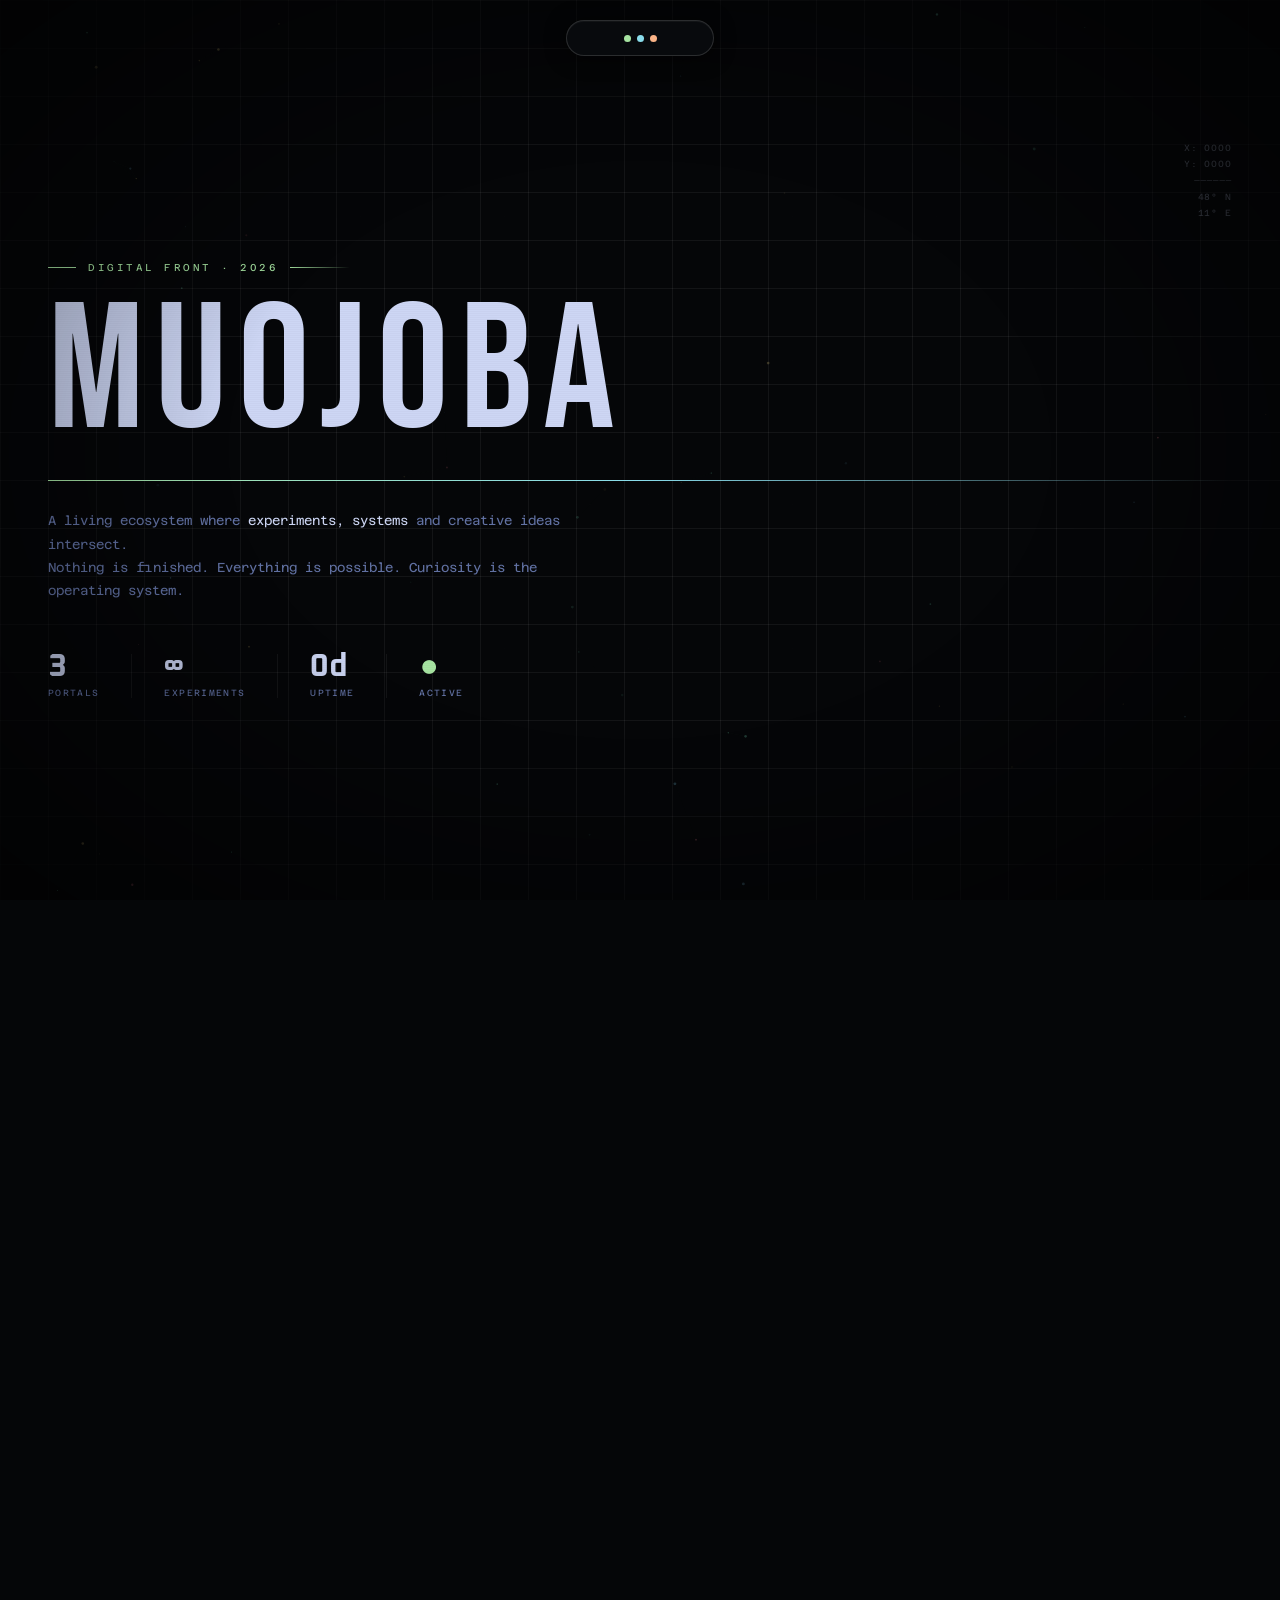
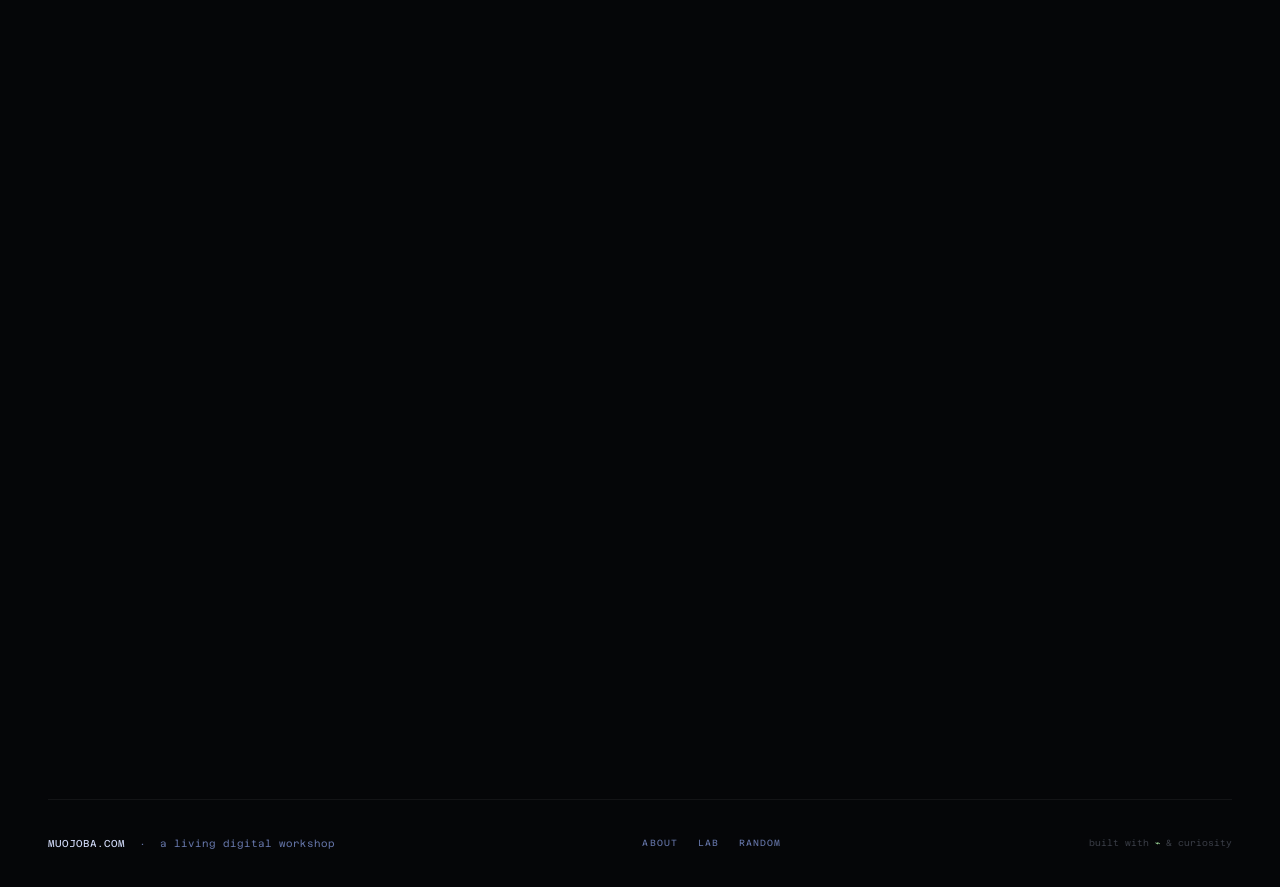
==== commit 3c5e8aa2: "Update title in index.html" ====
--- a/index.html
+++ b/index.html
@@ -3,7 +3,7 @@
 <head>
 <meta charset="UTF-8">
 <meta name="viewport" content="width=device-width, initial-scale=1.0">
-<title>MUOJOBA — Digital Workshop</title>
+<title>MUOJOBA</title>
 <link rel="stylesheet" href="main.css">
 <link rel="favicon" href="favicon.ico" type="favicon">
 <link rel="preconnect" href="https://fonts.googleapis.com">
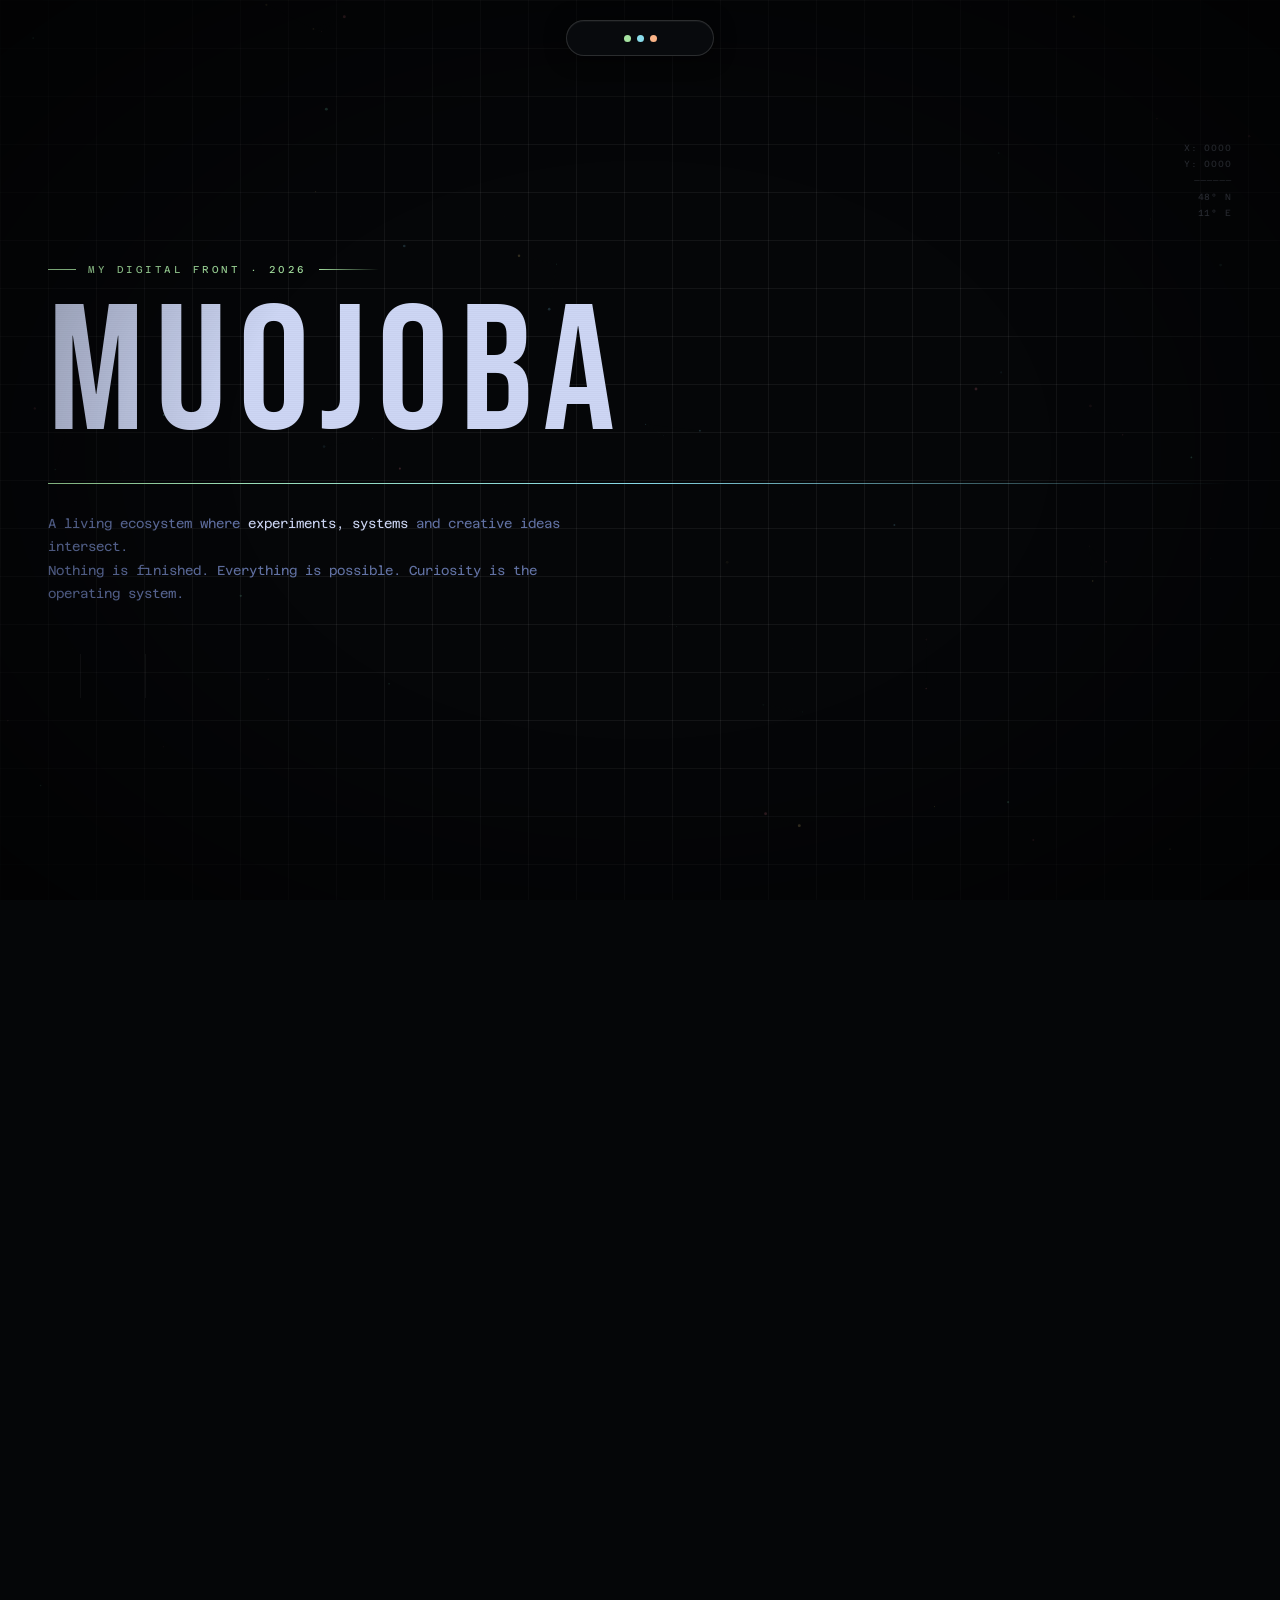
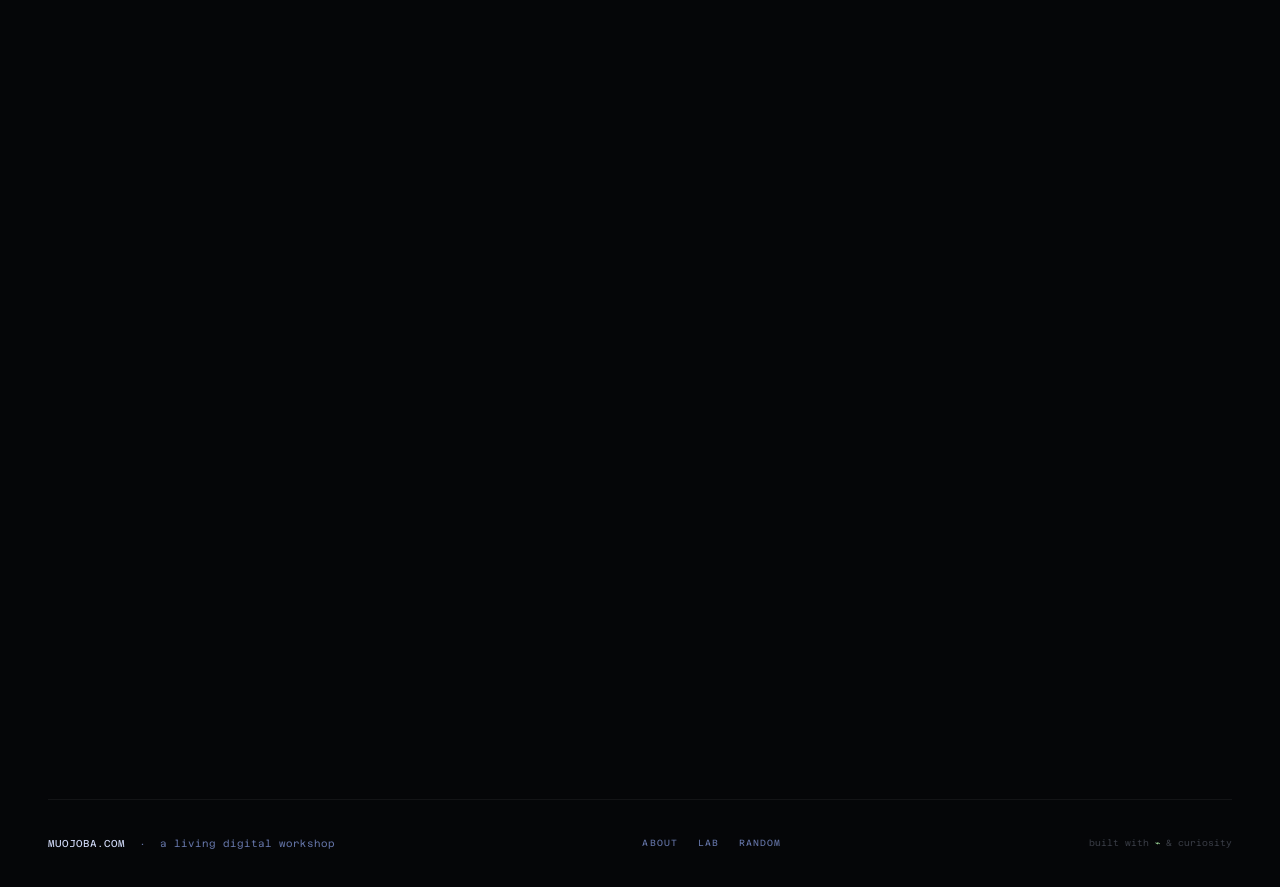
==== commit 6410ce99: "Change hero tag text from 'DIGITAL FRONT' to 'MY DIGITAL FRONT'" ====
--- a/index.html
+++ b/index.html
@@ -70,7 +70,7 @@
       X: 0000<br>Y: 0000<br>──────<br>48° N<br>11° E
     </div>
 
-    <div class="hero-tag">DIGITAL FRONT · 2026</div>
+    <div class="hero-tag">MY DIGITAL FRONT · 2026</div>
 
     <div class="hero-wordmark" id="wm">
       <span class="filled" data-char="M">M</span><span class="filled" data-char="U">U</span><span class="filled" data-char="O">O</span><span class="filled" data-char="J">J</span><span class="filled" data-char="O">O</span><span class="filled" data-char="B">B</span><span class="filled" data-char="A">A</span>
@@ -84,13 +84,11 @@
     </p>
 
     <div class="hero-status">
-      <div class="h-stat"><div class="h-stat-n">3</div><div class="h-stat-l">Portals</div></div>
+      <div class="h-stat"></div>
       <div class="h-div"></div>
-      <div class="h-stat"><div class="h-stat-n">∞</div><div class="h-stat-l">Experiments</div></div>
+      <div class="h-stat"></div>
       <div class="h-div"></div>
-      <div class="h-stat"><div class="h-stat-n" id="uptime">0d</div><div class="h-stat-l">Uptime</div></div>
-      <div class="h-div"></div>
-      <div class="h-stat"><div class="h-stat-n" style="color:var(--ion)">●</div><div class="h-stat-l">Active</div></div>
+      <div class="h-stat"></div>
     </div>
   </section>
 
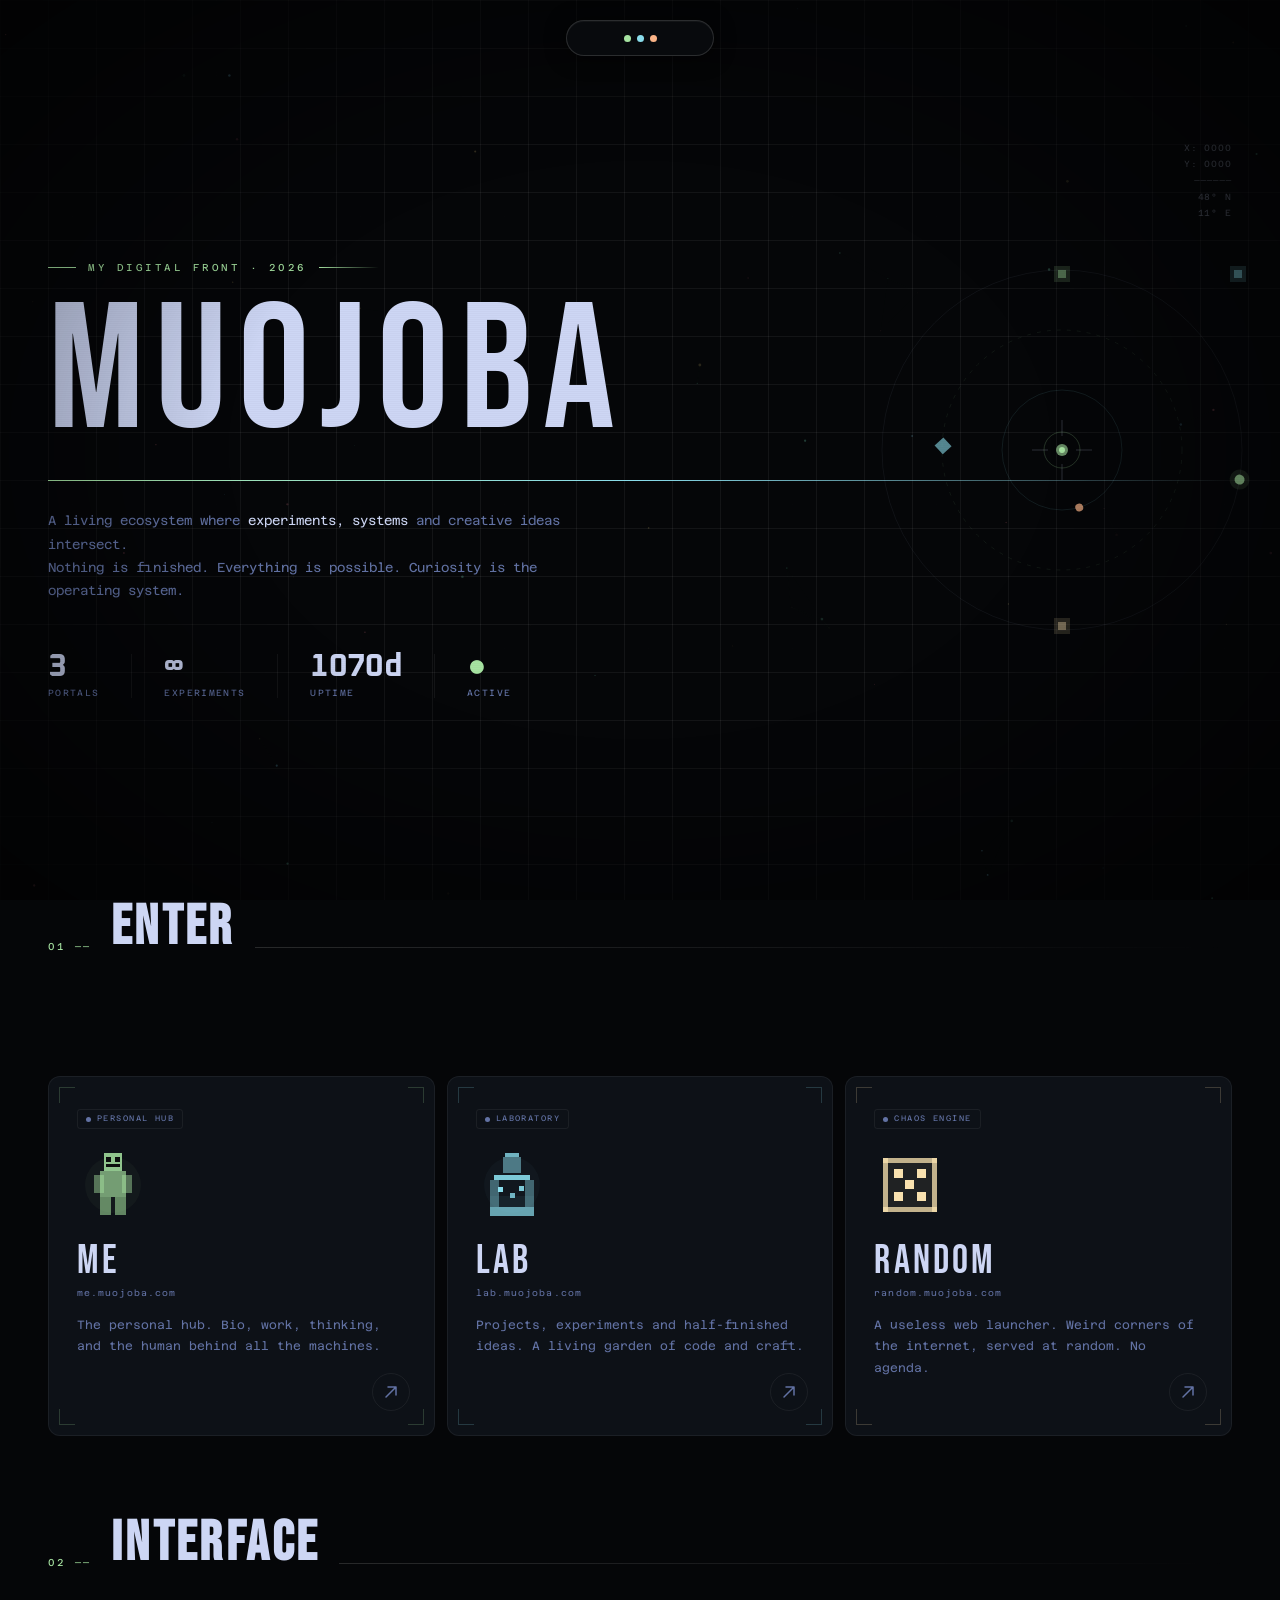
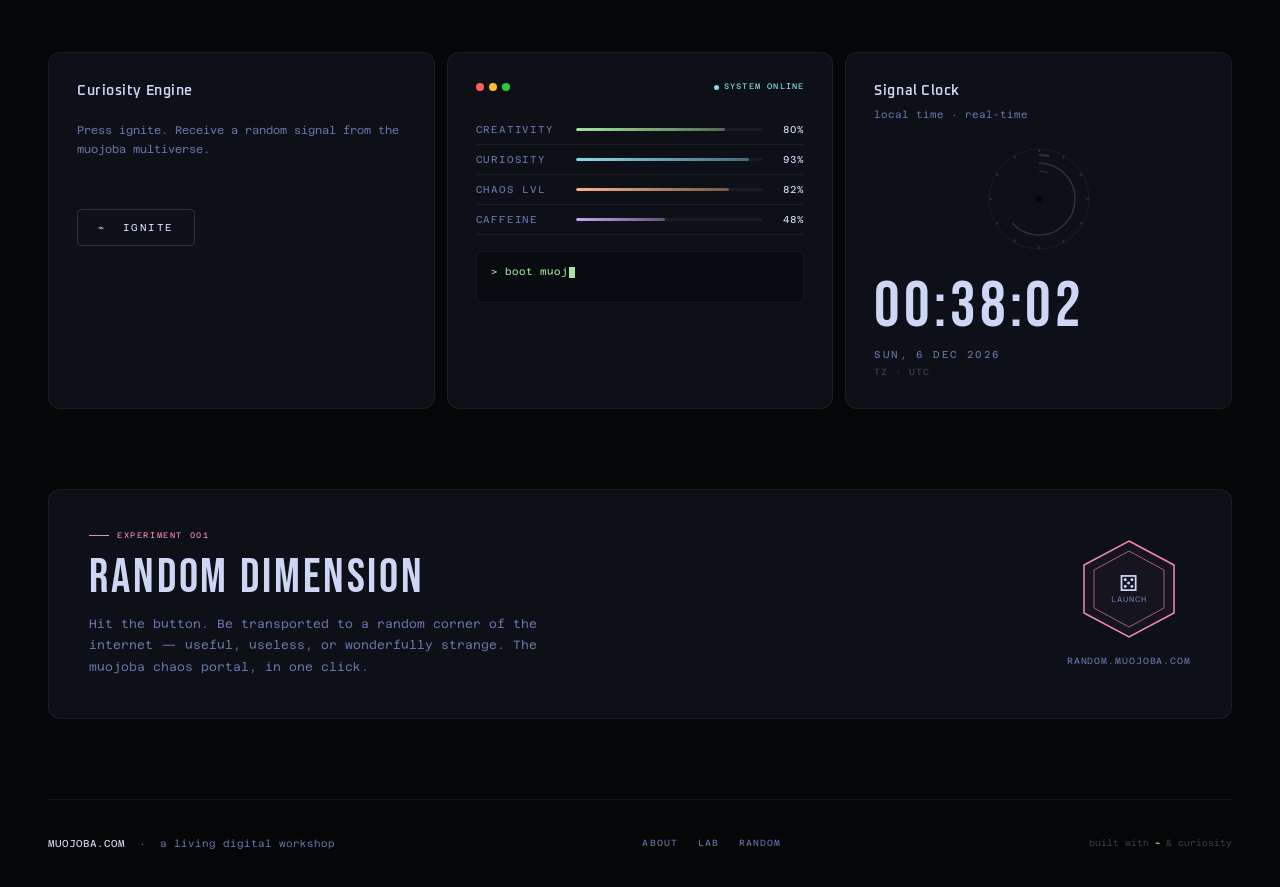
==== commit b201a19c: "main" ====
--- a/index.html
+++ b/index.html
@@ -3,7 +3,7 @@
 <head>
 <meta charset="UTF-8">
 <meta name="viewport" content="width=device-width, initial-scale=1.0">
-<title>MUOJOBA</title>
+<title>MUOJOBA — Digital Workshop</title>
 <link rel="stylesheet" href="main.css">
 <link rel="favicon" href="favicon.ico" type="favicon">
 <link rel="preconnect" href="https://fonts.googleapis.com">
@@ -84,11 +84,60 @@
     </p>
 
     <div class="hero-status">
-      <div class="h-stat"></div>
+      <div class="h-stat"><div class="h-stat-n">3</div><div class="h-stat-l">Portals</div></div>
       <div class="h-div"></div>
-      <div class="h-stat"></div>
+      <div class="h-stat"><div class="h-stat-n">∞</div><div class="h-stat-l">Experiments</div></div>
       <div class="h-div"></div>
-      <div class="h-stat"></div>
+      <div class="h-stat"><div class="h-stat-n" id="uptime">0d</div><div class="h-stat-l">Uptime</div></div>
+      <div class="h-div"></div>
+      <div class="h-stat"><div class="h-stat-n" style="color:var(--ion)">●</div><div class="h-stat-l">Active</div></div>
+    </div>
+
+    <!-- Orbit visual -->
+    <div class="hero-orbit">
+      <svg id="orbit-svg" viewBox="0 0 420 420" fill="none" xmlns="http://www.w3.org/2000/svg" width="420" height="420">
+        <!-- Outer ring -->
+        <circle cx="210" cy="210" r="180" stroke="rgba(205,214,244,.06)" stroke-width="1"/>
+        <!-- Mid ring -->
+        <circle cx="210" cy="210" r="120" stroke="rgba(166,227,161,.08)" stroke-width="1" stroke-dasharray="4 6"/>
+        <!-- Inner ring -->
+        <circle cx="210" cy="210" r="60" stroke="rgba(137,220,235,.1)" stroke-width="1"/>
+
+        <!-- Orbiting group 1 (slow) -->
+        <g id="orb1" style="transform-origin:210px 210px">
+          <circle cx="390" cy="210" r="5" fill="var(--ion)" opacity=".7"/>
+          <circle cx="390" cy="210" r="10" fill="var(--ion)" opacity=".1"/>
+        </g>
+
+        <!-- Orbiting group 2 (medium) -->
+        <g id="orb2" style="transform-origin:210px 210px">
+          <rect x="323" y="204" width="12" height="12" fill="var(--plasma)" opacity=".6" transform="rotate(45 329 210)"/>
+        </g>
+
+        <!-- Orbiting group 3 (fast, inner) -->
+        <g id="orb3" style="transform-origin:210px 210px">
+          <circle cx="270" cy="210" r="4" fill="var(--sol)" opacity=".7"/>
+        </g>
+
+        <!-- Center -->
+        <circle cx="210" cy="210" r="18" fill="none" stroke="rgba(166,227,161,.2)" stroke-width="1"/>
+        <circle cx="210" cy="210" r="6" fill="var(--ion)" opacity=".6"/>
+        <circle cx="210" cy="210" r="3" fill="var(--ion)"/>
+
+        <!-- Cross hairs -->
+        <line x1="210" y1="180" x2="210" y2="196" stroke="rgba(205,214,244,.2)" stroke-width="1"/>
+        <line x1="210" y1="224" x2="210" y2="240" stroke="rgba(205,214,244,.2)" stroke-width="1"/>
+        <line x1="180" y1="210" x2="196" y2="210" stroke="rgba(205,214,244,.2)" stroke-width="1"/>
+        <line x1="224" y1="210" x2="240" y2="210" stroke="rgba(205,214,244,.2)" stroke-width="1"/>
+
+        <!-- Pixel art decorations around ring -->
+        <rect x="202" y="26" width="16" height="16" fill="rgba(166,227,161,.15)"/>
+        <rect x="206" y="30" width="8" height="8" fill="rgba(166,227,161,.4)"/>
+        <rect x="378" y="26" width="16" height="16" fill="rgba(137,220,235,.15)"/>
+        <rect x="382" y="30" width="8" height="8" fill="rgba(137,220,235,.4)"/>
+        <rect x="202" y="378" width="16" height="16" fill="rgba(249,226,175,.15)"/>
+        <rect x="206" y="382" width="8" height="8" fill="rgba(249,226,175,.4)"/>
+      </svg>
     </div>
   </section>
 
